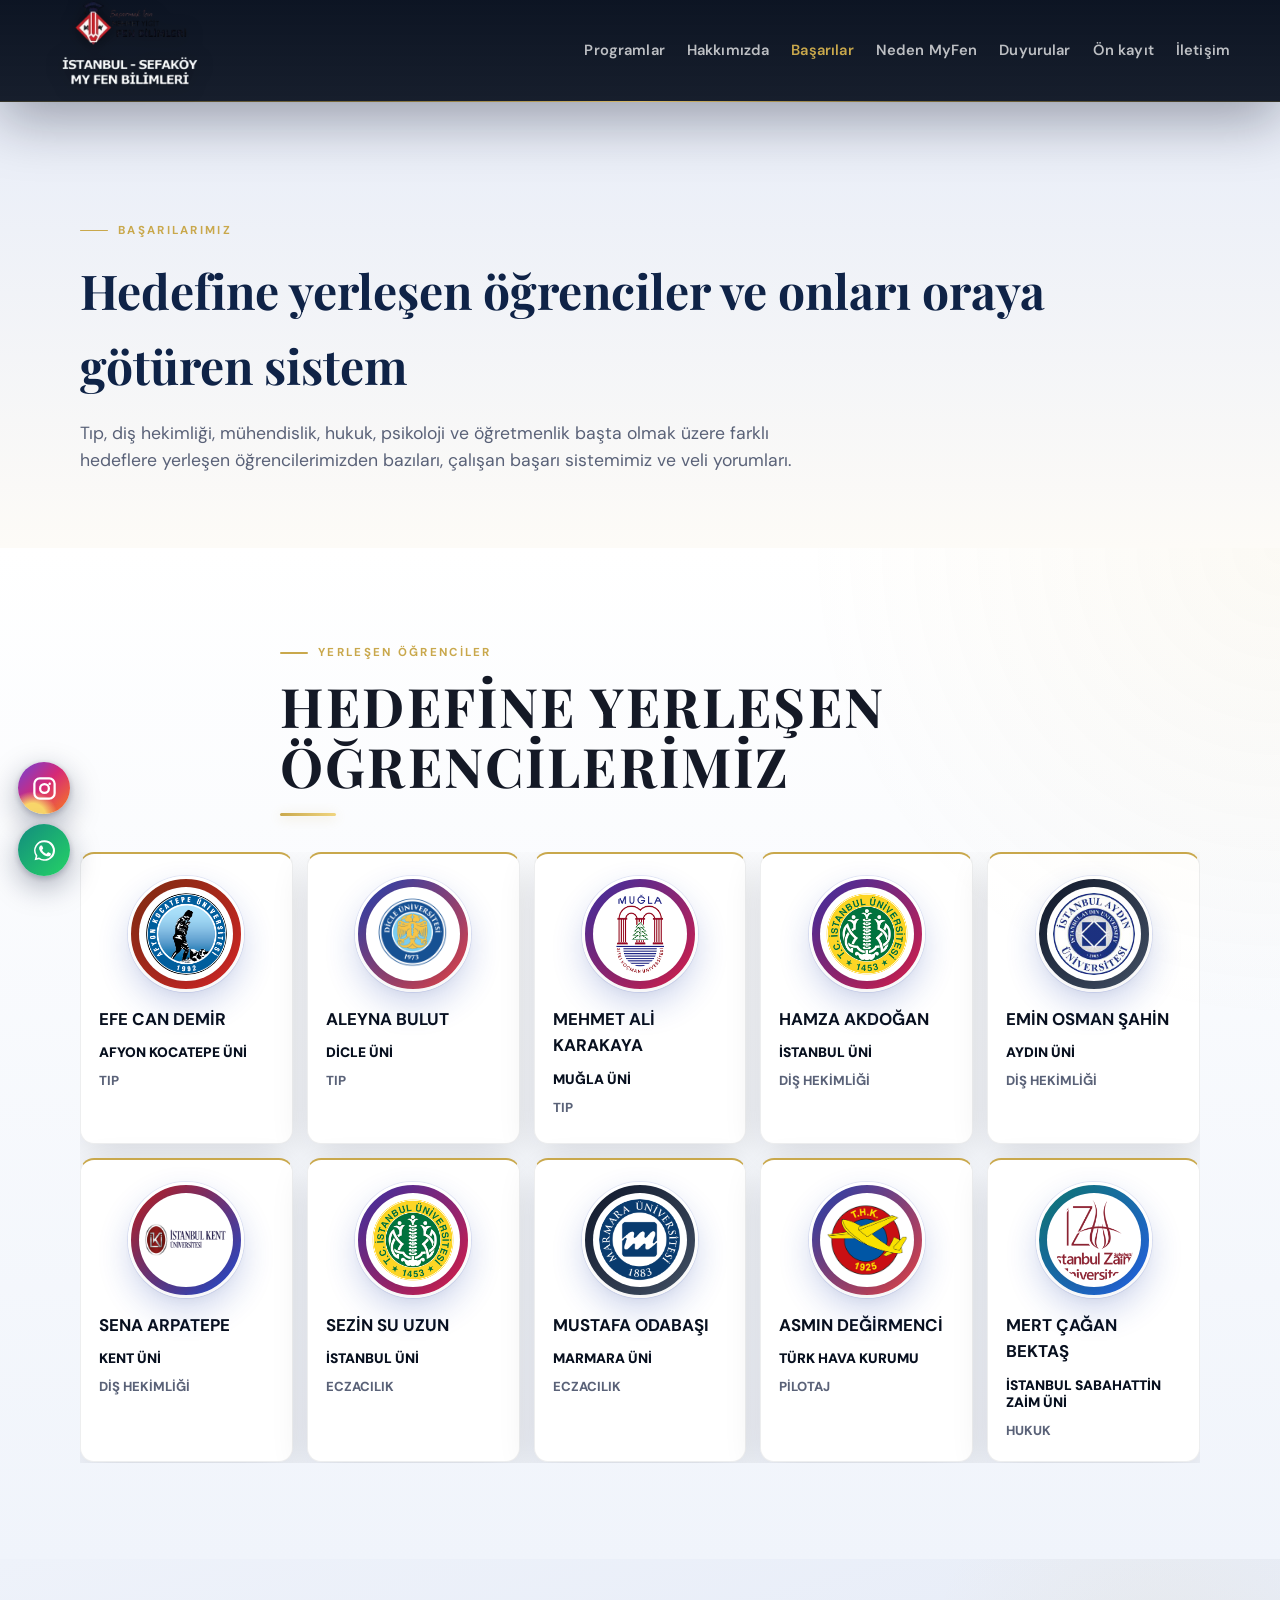
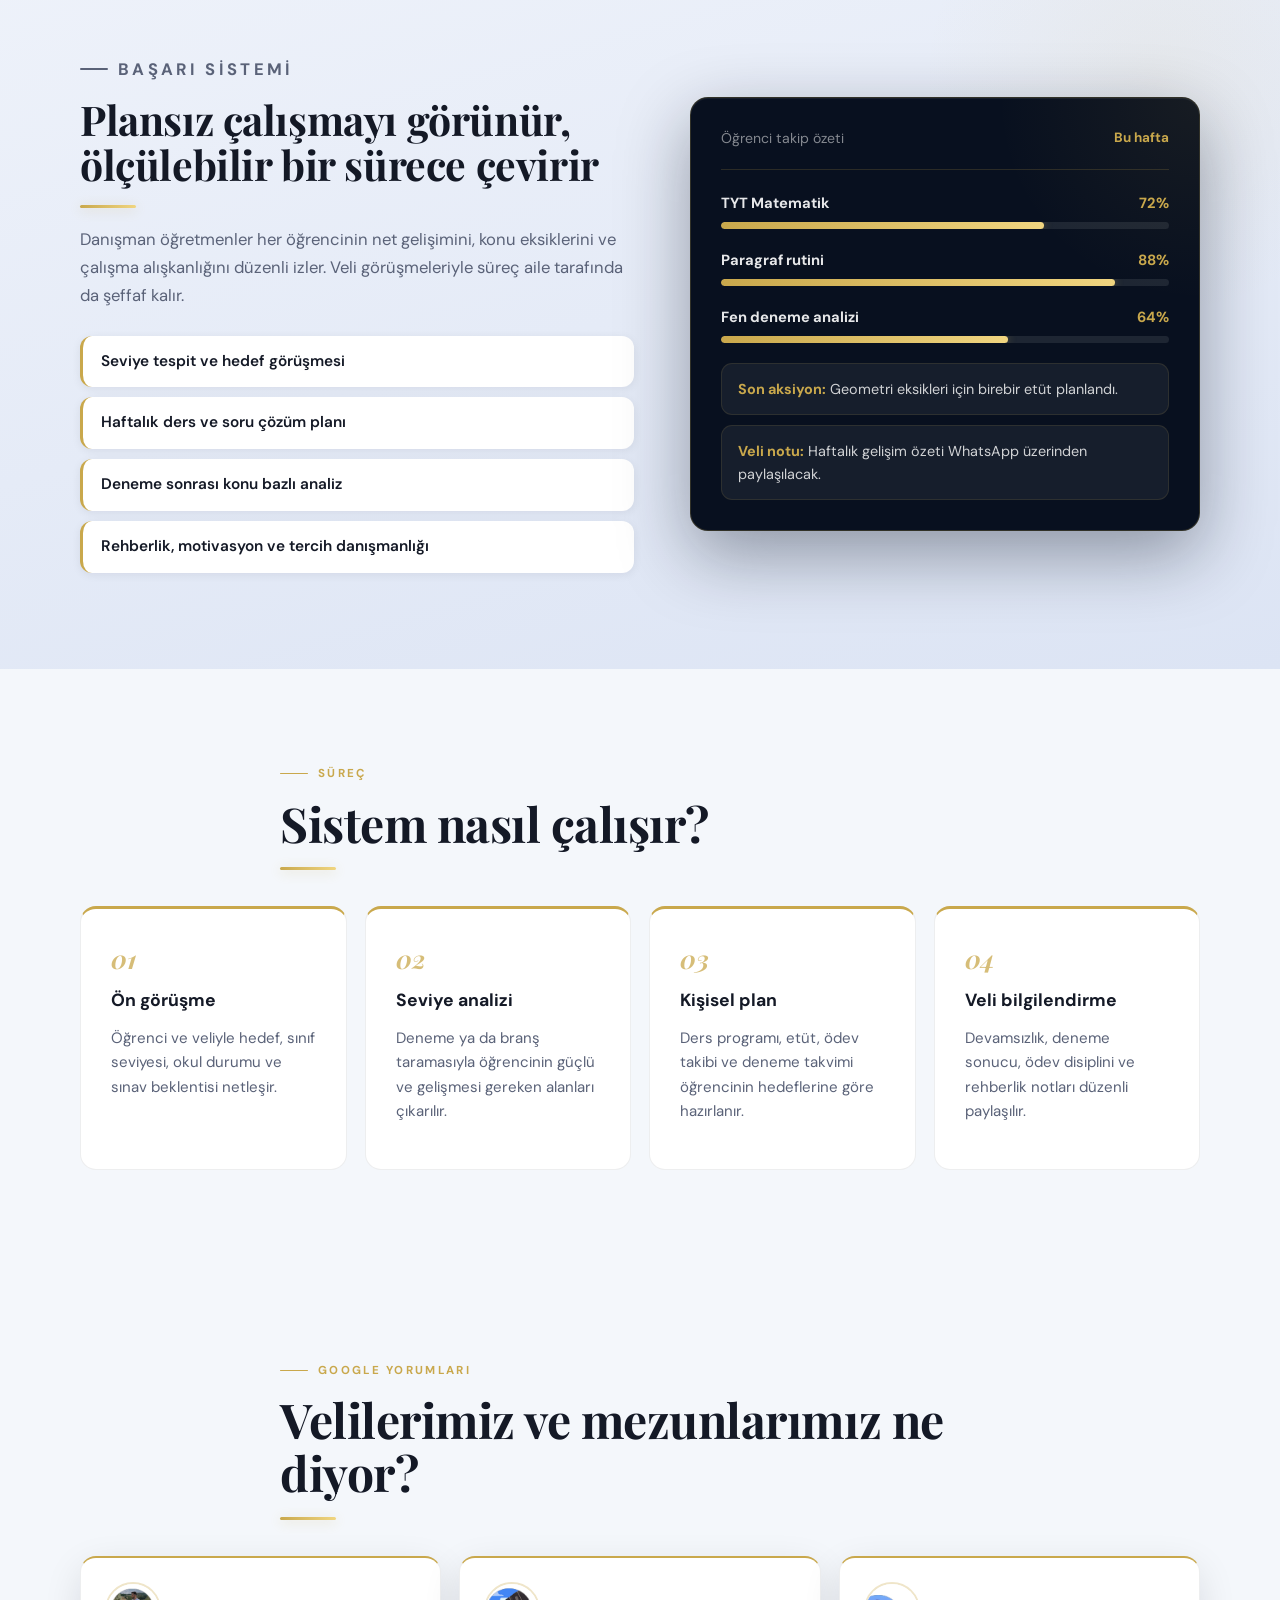
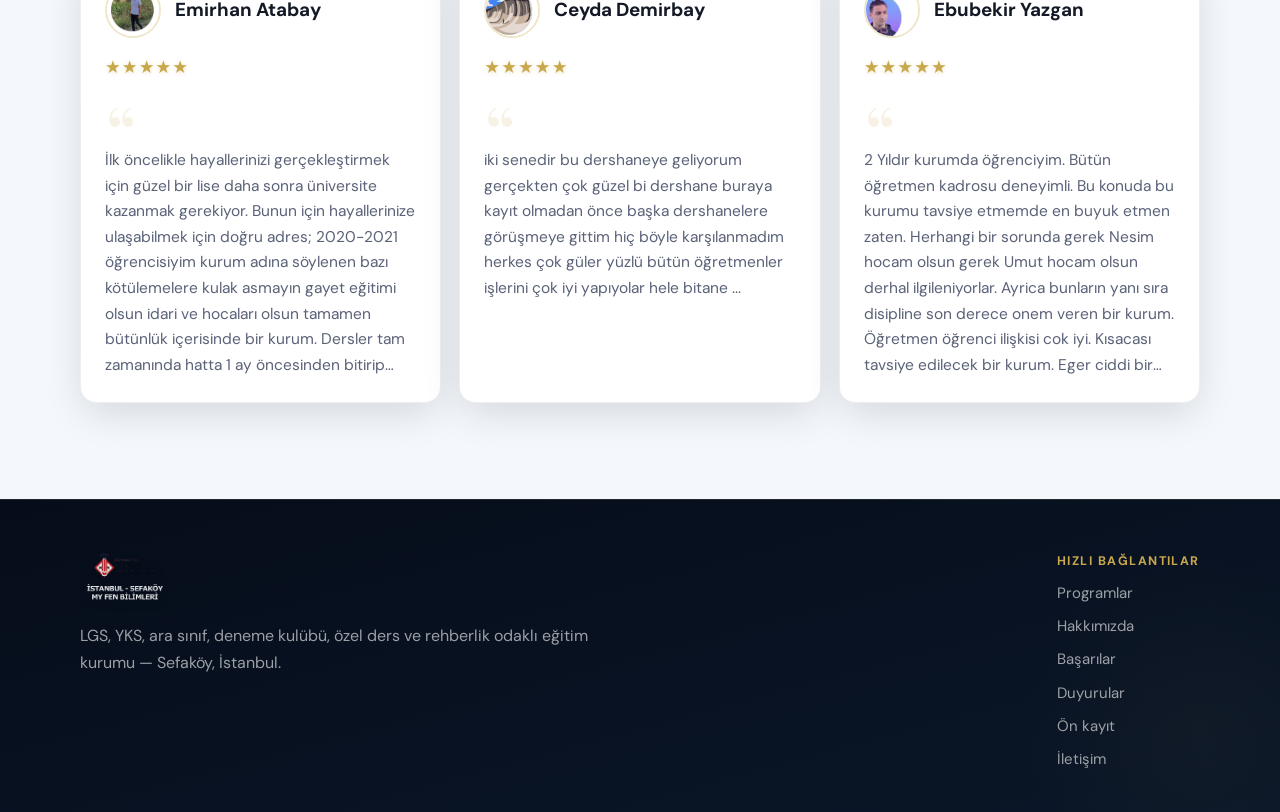
==== basarilar.html @ 600e3285 "Çok sayfalı yapıya geçiş + hero carousel + Google Sheets webhook - Ana sayfa sadeleşti: hero (carous" ====
<!doctype html>
<html lang="tr">
  <head>
    <meta charset="utf-8" />
    <meta name="viewport" content="width=device-width, initial-scale=1" />
    <title>Başarılar | Sefaköy My Fen Bilimleri</title>
    <meta name="description" content="Sefaköy My Fen Bilimleri öğrenci başarıları, başarı sistemi, eğitim adımları ve veli yorumları." />
    <meta name="theme-color" content="#0a1628" />
    <link rel="preconnect" href="https://fonts.googleapis.com" />
    <link rel="preconnect" href="https://fonts.gstatic.com" crossorigin />
    <link href="https://fonts.googleapis.com/css2?family=Playfair+Display:ital,wght@0,600;0,700;1,700&family=DM+Sans:opsz,wght@9..40,400;9..40,500;9..40,700;9..40,900&display=swap" rel="stylesheet" />
    <link rel="stylesheet" href="styles.css?v=5" />
  </head>
  <body>
    <svg class="svg-defs" aria-hidden="true" focusable="false">
      <symbol id="icon-whatsapp" viewBox="0 0 24 24"><path d="M12 2.8a9.2 9.2 0 0 0-7.8 14.1l-1 3.8 3.9-1a9.2 9.2 0 1 0 4.9-16.9Zm0 1.8a7.4 7.4 0 0 1 6.3 11.3 7.4 7.4 0 0 1-10.7 2.5l-.4-.2-2 .5.5-2-.2-.4A7.4 7.4 0 0 1 12 4.6Zm-3.2 3c-.2 0-.5.1-.7.3-.2.2-.9.9-.9 2.1 0 1.3.9 2.5 1 2.6.1.2 1.8 2.9 4.5 4 .6.3 1.1.4 1.5.5.6.2 1.2.1 1.6.1.5-.1 1.5-.6 1.7-1.2.2-.6.2-1.1.2-1.2-.1-.1-.2-.2-.5-.4l-1.7-.8c-.2-.1-.4-.1-.6.1-.2.2-.7.8-.9 1-.2.2-.3.2-.6.1-.3-.1-1.1-.4-2-1.2-.8-.7-1.3-1.5-1.4-1.8-.2-.3 0-.4.1-.6l.4-.5c.1-.2.2-.3.3-.5.1-.2 0-.4 0-.5L10 8.1c-.2-.4-.4-.5-.6-.5h-.6Z"/></symbol>
      <symbol id="icon-instagram" viewBox="0 0 24 24"><path fill-rule="evenodd" clip-rule="evenodd" d="M7.8 2h8.4A5.8 5.8 0 0 1 22 7.8v8.4a5.8 5.8 0 0 1-5.8 5.8H7.8A5.8 5.8 0 0 1 2 16.2V7.8A5.8 5.8 0 0 1 7.8 2Zm0 2A3.8 3.8 0 0 0 4 7.8v8.4A3.8 3.8 0 0 0 7.8 20h8.4a3.8 3.8 0 0 0 3.8-3.8V7.8A3.8 3.8 0 0 0 16.2 4H7.8Zm8.8 2.6a1.1 1.1 0 1 0 0 2.2 1.1 1.1 0 0 0 0-2.2ZM12 7.1a4.9 4.9 0 1 0 0 9.8 4.9 4.9 0 0 0 0-9.8Zm0 2a2.9 2.9 0 1 1 0 5.8 2.9 2.9 0 0 1 0-5.8Z"/></symbol>
      <symbol id="icon-chat" viewBox="0 0 24 24"><path d="M5.4 5.2A7.5 7.5 0 0 1 12 2.4a7.5 7.5 0 0 1 6.6 2.8 7 7 0 0 1 1.2 7.1 7.4 7.4 0 0 1-5.6 4.4l-1.3 2.8c-.3.7-1.3.7-1.7.1L9.6 17A7.4 7.4 0 0 1 4 12.3a7 7 0 0 1 1.4-7.1Zm3.3 4.4a1.1 1.1 0 1 0 0-2.2 1.1 1.1 0 0 0 0 2.2Zm3.3 0a1.1 1.1 0 1 0 0-2.2 1.1 1.1 0 0 0 0 2.2Zm3.3 0a1.1 1.1 0 1 0 0-2.2 1.1 1.1 0 0 0 0 2.2ZM7.9 12.7c.9 1.2 2.3 1.9 4.1 1.9s3.2-.7 4.1-1.9c.3-.4.2-.9-.2-1.2-.4-.3-.9-.2-1.2.2-.5.7-1.4 1.1-2.7 1.1s-2.2-.4-2.7-1.1c-.3-.4-.8-.5-1.2-.2-.4.3-.5.8-.2 1.2Z"/></symbol>
    </svg>

    <header class="site-header" id="top">
      <nav class="nav-shell" aria-label="Ana menü">
        <a class="brand brand--logo" href="index.html" aria-label="Sefaköy My Fen Bilimleri anasayfa">
          <img src="assets/logo-main.png" alt="Sefaköy My Fen Bilimleri" />
        </a>
        <button class="nav-toggle" type="button" aria-label="Menüyü aç" aria-expanded="false">
          <span></span><span></span><span></span>
        </button>
        <div class="nav-links" data-nav-links>
          <a href="programlar.html">Programlar</a>
          <a href="hakkimizda.html">Hakkımızda</a>
          <a href="basarilar.html" aria-current="page">Başarılar</a>
          <a href="neden-myfen.html">Neden MyFen</a>
          <a href="duyurular.html">Duyurular</a>
          <a href="index.html#kayit">Ön kayıt</a>
          <a href="index.html#iletisim">İletişim</a>
        </div>
      </nav>
    </header>

    <main>
      <section class="page-hero">
        <div class="container">
          <p class="eyebrow">Başarılarımız</p>
          <h1>Hedefine yerleşen öğrenciler ve onları oraya götüren sistem</h1>
          <p class="page-hero__lead">
            Tıp, diş hekimliği, mühendislik, hukuk, psikoloji ve öğretmenlik başta olmak üzere
            farklı hedeflere yerleşen öğrencilerimizden bazıları, çalışan başarı sistemimiz ve veli yorumları.
          </p>
        </div>
      </section>

      <section class="section section--success">
        <div class="container section__head">
          <p class="eyebrow">Yerleşen öğrenciler</p>
          <h2>HEDEFİNE YERLEŞEN ÖĞRENCİLERİMİZ</h2>
        </div>
        <div class="container success-carousel" data-success-carousel aria-live="polite"></div>
      </section>

      <section class="section section--mint">
        <div class="container split">
          <div>
            <p class="eyebrow">Başarı sistemi</p>
            <h2>Plansız çalışmayı görünür, ölçülebilir bir sürece çevirir</h2>
            <p>
              Danışman öğretmenler her öğrencinin net gelişimini, konu eksiklerini
              ve çalışma alışkanlığını düzenli izler. Veli görüşmeleriyle süreç
              aile tarafında da şeffaf kalır.
            </p>
            <div class="check-list">
              <span>Seviye tespit ve hedef görüşmesi</span>
              <span>Haftalık ders ve soru çözüm planı</span>
              <span>Deneme sonrası konu bazlı analiz</span>
              <span>Rehberlik, motivasyon ve tercih danışmanlığı</span>
            </div>
          </div>
          <div class="dashboard" aria-label="Öğrenci takip sistemi örneği">
            <div class="dashboard__top">
              <span>Öğrenci takip özeti</span>
              <strong>Bu hafta</strong>
            </div>
            <div class="progress-row">
              <span>TYT Matematik</span>
              <strong>72%</strong>
              <i style="--value: 72%"></i>
            </div>
            <div class="progress-row">
              <span>Paragraf rutini</span>
              <strong>88%</strong>
              <i style="--value: 88%"></i>
            </div>
            <div class="progress-row">
              <span>Fen deneme analizi</span>
              <strong>64%</strong>
              <i style="--value: 64%"></i>
            </div>
            <div class="mini-feed">
              <p><strong>Son aksiyon:</strong> Geometri eksikleri için birebir etüt planlandı.</p>
              <p><strong>Veli notu:</strong> Haftalık gelişim özeti WhatsApp üzerinden paylaşılacak.</p>
            </div>
          </div>
        </div>
      </section>

      <section class="section section--features">
        <div class="container section__head">
          <p class="eyebrow">Süreç</p>
          <h2>Sistem nasıl çalışır?</h2>
        </div>
        <div class="container feature-grid">
          <article class="reveal">
            <strong>01</strong>
            <h3>Ön görüşme</h3>
            <p>Öğrenci ve veliyle hedef, sınıf seviyesi, okul durumu ve sınav beklentisi netleşir.</p>
          </article>
          <article class="reveal reveal--delay-1">
            <strong>02</strong>
            <h3>Seviye analizi</h3>
            <p>Deneme ya da branş taramasıyla öğrencinin güçlü ve gelişmesi gereken alanları çıkarılır.</p>
          </article>
          <article class="reveal reveal--delay-2">
            <strong>03</strong>
            <h3>Kişisel plan</h3>
            <p>Ders programı, etüt, ödev takibi ve deneme takvimi öğrencinin hedeflerine göre hazırlanır.</p>
          </article>
          <article class="reveal reveal--delay-3">
            <strong>04</strong>
            <h3>Veli bilgilendirme</h3>
            <p>Devamsızlık, deneme sonucu, ödev disiplini ve rehberlik notları düzenli paylaşılır.</p>
          </article>
        </div>
      </section>

      <section class="section" id="yorumlar">
        <div class="container section__head">
          <p class="eyebrow">Google yorumları</p>
          <h2>Velilerimiz ve mezunlarımız ne diyor?</h2>
        </div>
        <div class="container review-grid">
          <article class="review-card reveal">
            <div class="review-card__body">
              <div class="review-profile">
                <img src="assets/reviews/emirhan-atabay.png" alt="Emirhan Atabay profil fotoğrafı" />
                <div><h3>Emirhan Atabay</h3></div>
              </div>
              <span class="stars" aria-label="5 yıldız">★★★★★</span>
              <blockquote>
                İlk öncelikle hayallerinizi gerçekleştirmek için güzel bir lise daha
                sonra üniversite kazanmak gerekiyor. Bunun için hayallerinize
                ulaşabilmek için doğru adres; 2020-2021 öğrencisiyim kurum adına
                söylenen bazı kötülemelere kulak asmayın gayet eğitimi olsun idari
                ve hocaları olsun tamamen bütünlük içerisinde bir kurum. Dersler
                tam zamanında hatta 1 ay öncesinden bitirip sürekli deneme çözerek
                işleyen bir sistem var. Ben kendi adıma söylemek gerekirse çok
                memnunum ve benden sonraki gelecek öğrencilere tek tavsiyem bu
                kuruma atılan kötü yorumları ciddiye almayın gözünüz kapalı kayıt
                olabilirsiniz herkese başarılar..
              </blockquote>
            </div>
          </article>
          <article class="review-card reveal reveal--delay-1">
            <div class="review-card__body">
              <div class="review-profile">
                <img src="assets/reviews/ceyda-demirbay.png" alt="Ceyda Demirbay profil fotoğrafı" />
                <div><h3>Ceyda Demirbay</h3></div>
              </div>
              <span class="stars" aria-label="5 yıldız">★★★★★</span>
              <blockquote>
                iki senedir bu dershaneye geliyorum gerçekten çok güzel bi
                dershane buraya kayıt olmadan önce başka dershanelere görüşmeye
                gittim hiç böyle karşılanmadım herkes çok güler yüzlü bütün
                öğretmenler işlerini çok iyi yapıyolar hele bitane ...
              </blockquote>
            </div>
          </article>
          <article class="review-card reveal reveal--delay-2">
            <div class="review-card__body">
              <div class="review-profile">
                <img src="assets/reviews/ebubekir-yazgan.png" alt="Ebubekir Yazgan profil fotoğrafı" />
                <div><h3>Ebubekir Yazgan</h3></div>
              </div>
              <span class="stars" aria-label="5 yıldız">★★★★★</span>
              <blockquote>
                2 Yıldır kurumda öğrenciyim. Bütün öğretmen kadrosu deneyimli.
                Bu konuda bu kurumu tavsiye etmemde en buyuk etmen zaten.
                Herhangi bir sorunda gerek Nesim hocam olsun gerek Umut hocam
                olsun derhal ilgileniyorlar. Ayrica bunların yanı sıra disipline
                son derece onem veren bir kurum. Öğretmen öğrenci ilişkisi cok
                iyi. Kısacası tavsiye edilecek bir kurum. Eger ciddi bir
                üniversite lise hayaliniz varsa ilk gorusmeniz gerek kurum :)
              </blockquote>
            </div>
          </article>
        </div>
      </section>
    </main>

    <footer class="site-footer">
      <div class="container footer-grid">
        <div>
          <img class="footer-brand-logo" src="assets/logo-main.png" alt="Sefaköy My Fen Bilimleri" />
          <p>LGS, YKS, ara sınıf, deneme kulübü, özel ders ve rehberlik odaklı eğitim kurumu — Sefaköy, İstanbul.</p>
        </div>
        <div>
          <span>Hızlı bağlantılar</span>
          <a href="programlar.html">Programlar</a>
          <a href="hakkimizda.html">Hakkımızda</a>
          <a href="basarilar.html">Başarılar</a>
          <a href="duyurular.html">Duyurular</a>
          <a href="index.html#kayit">Ön kayıt</a>
          <a href="index.html#iletisim">İletişim</a>
        </div>
      </div>
    </footer>

    <div class="social-rail" id="socialRail" aria-label="Sosyal medya ve hızlı iletişim">
      <div class="social-rail__item">
        <a class="social-rail__button social-rail__button--instagram" data-instagram-link href="https://www.instagram.com/sefakoymyfenbilimleri/" target="_blank" rel="noreferrer" aria-label="Instagram"><svg class="instagram-icon" aria-hidden="true"><use href="#icon-instagram"></use></svg><span class="sr-only">Instagram</span></a>
      </div>
      <div class="social-rail__item">
        <a class="social-rail__button social-rail__button--whatsapp js-whatsapp" href="#" aria-label="WhatsApp"><svg class="whatsapp-icon" aria-hidden="true"><use href="#icon-whatsapp"></use></svg><span class="sr-only">WhatsApp</span></a>
      </div>
    </div>

    <script src="script.js?v=5"></script>
  </body>
</html>
---- styles.css ----
:root {
  color-scheme: light;
  --ink: #141926;
  --muted: #5a6278;
  --blue: #0f2347;
  --blue-deep: #08101f;
  --blue-mid: #0f2347;
  --blue-light: #e8edf8;
  --line: #e2e8f0;
  --paper: #ffffff;
  --gold: #c9a84c;
  --gold-vivid: #d4aa3a;
  --gold-light: #f0d580;
  --gold-pale: rgba(201, 168, 76, 0.08);
  --cream: #fdfbf7;
  --surface: #f4f7fb;
  --shadow: 0 12px 40px -4px rgba(8, 16, 31, 0.14);
  --shadow-lg: 0 24px 64px -8px rgba(8, 16, 31, 0.22);
  --shadow-gold: 0 8px 32px rgba(201, 168, 76, 0.28);
  --transition: 220ms cubic-bezier(0.22, 1, 0.36, 1);
}

* {
  box-sizing: border-box;
}

html {
  scroll-behavior: smooth;
  scroll-padding-top: 88px;
}

/* ── Custom Scrollbar ── */
::-webkit-scrollbar { width: 6px; }
::-webkit-scrollbar-track { background: #f1f4f8; }
::-webkit-scrollbar-thumb {
  background: linear-gradient(180deg, var(--gold) 0%, var(--gold-vivid) 100%);
  border-radius: 4px;
}
::-webkit-scrollbar-thumb:hover { background: var(--gold-light); }

body {
  margin: 0;
  color: var(--ink);
  background: #f4f7fb;
  font-family:
    'DM Sans', Inter, ui-sans-serif, system-ui, -apple-system, BlinkMacSystemFont, "Segoe UI",
    sans-serif;
  line-height: 1.55;
}

h1, h2, h3, h4 {
  font-family: 'Playfair Display', Georgia, 'Times New Roman', serif;
}

.svg-defs {
  position: absolute;
  width: 0;
  height: 0;
  overflow: hidden;
}

.sr-only {
  position: absolute;
  width: 1px;
  height: 1px;
  padding: 0;
  margin: -1px;
  overflow: hidden;
  clip: rect(0, 0, 0, 0);
  white-space: nowrap;
  border: 0;
}

img {
  display: block;
  max-width: 100%;
}

a {
  color: inherit;
  text-decoration: none;
}

button,
input,
select,
textarea {
  font: inherit;
}

.container {
  width: min(1120px, calc(100% - 40px));
  margin: 0 auto;
}

/* ── Navigation ── */
.site-header {
  position: sticky;
  top: 0;
  z-index: 50;
  background:
    linear-gradient(180deg, rgba(8, 16, 31, 0.98) 0%, rgba(8, 16, 31, 0.94) 100%);
  border-bottom: 1px solid rgba(201, 168, 76, 0.22);
  backdrop-filter: blur(28px) saturate(150%);
  -webkit-backdrop-filter: blur(28px) saturate(150%);
  box-shadow: 0 18px 56px rgba(5, 10, 25, 0.34);
  transition: min-height var(--transition), background var(--transition), box-shadow var(--transition);
}

.site-header::after {
  content: "";
  position: absolute;
  left: 0;
  right: 0;
  bottom: -1px;
  height: 1px;
  background: linear-gradient(90deg,
    transparent 0%,
    rgba(201, 168, 76, 0.5) 30%,
    rgba(232, 199, 110, 0.9) 50%,
    rgba(201, 168, 76, 0.5) 70%,
    transparent 100%);
  pointer-events: none;
}

.site-header.is-compact {
  box-shadow: 0 8px 32px rgba(5, 10, 25, 0.42);
}

.site-header.is-compact .nav-shell {
  min-height: 66px;
}

.top-icon-link {
  display: inline-flex;
  align-items: center;
  justify-content: center;
  color: #25d366;
}

.whatsapp-icon,
.instagram-icon {
  width: 22px;
  height: 22px;
  display: block;
  fill: currentColor;
}

.nav-shell {
  width: min(1180px, calc(100% - 32px));
  min-height: 84px;
  margin: 0 auto;
  display: flex;
  align-items: center;
  justify-content: space-between;
  gap: 24px;
  transition: min-height var(--transition);
}

.brand {
  display: inline-flex;
  align-items: center;
  flex: 0 0 auto;
}

.brand--logo {
  padding: 0;
  background: transparent;
  border: 0;
  border-radius: 0;
  box-shadow: none;
}

.brand--logo img {
  display: block;
  width: min(160px, 36vw);
  height: auto;
  object-fit: contain;
  filter: drop-shadow(0 2px 8px rgba(0, 0, 0, 0.5));
  transition: transform 240ms ease, filter 240ms ease;
}

.brand--logo:hover img {
  transform: translateY(-1px);
  filter: drop-shadow(0 2px 12px rgba(201, 168, 76, 0.4));
}

.brand strong {
  font-size: 1rem;
  line-height: 1.2;
  color: #ffffff;
}

.brand small {
  margin-top: 2px;
  color: rgba(255, 255, 255, 0.52);
  font-size: 0.78rem;
}

.nav-links {
  display: flex;
  align-items: center;
  gap: 22px;
  color: rgba(255, 255, 255, 0.72);
  font-size: 0.92rem;
  font-weight: 600;
  letter-spacing: 0.01em;
}

.nav-links a {
  padding: 10px 0;
  position: relative;
  transition: color 180ms ease;
}

.nav-links a::after {
  content: '';
  position: absolute;
  bottom: 6px;
  left: 0;
  right: 0;
  height: 1.5px;
  background: linear-gradient(90deg, var(--gold), var(--gold-light));
  transform: scaleX(0);
  transform-origin: left;
  transition: transform 250ms cubic-bezier(0.22, 1, 0.36, 1);
  border-radius: 2px;
}

.nav-links a:hover {
  color: var(--gold);
}

.nav-links a:hover::after {
  transform: scaleX(1);
}

.nav-toggle {
  display: none;
  width: 44px;
  height: 44px;
  border: 1px solid rgba(201, 168, 76, 0.3);
  border-radius: 12px;
  background: rgba(201, 168, 76, 0.08);
  transition: background var(--transition), border-color var(--transition);
}

.nav-toggle:hover {
  background: rgba(201, 168, 76, 0.14);
  border-color: rgba(201, 168, 76, 0.48);
}

.nav-toggle span {
  display: block;
  width: 18px;
  height: 2px;
  margin: 4px auto;
  background: rgba(255, 255, 255, 0.85);
  border-radius: 2px;
}

/* ── Hero ── */
.hero {
  position: relative;
  min-height: 78vh;
  display: grid;
  align-items: center;
  overflow: hidden;
  color: #ffffff;
}

.hero__image,
.hero__shade {
  position: absolute;
  inset: 0;
  width: 100%;
  height: 100%;
}

.hero__image {
  object-fit: cover;
  transform-origin: center;
  animation: heroImageZoom 22s ease-in-out infinite alternate;
}

@keyframes heroImageZoom {
  from { transform: scale(1.04); }
  to   { transform: scale(1.13); }
}

.hero__shade {
  background: linear-gradient(180deg, rgba(8, 16, 31, 0.18) 0%, rgba(8, 16, 31, 0.35) 45%, rgba(8, 16, 31, 0.72) 100%);
}

@keyframes heroGradientShift {
  0%   { background-position: 0% 0%, 0% 50%; }
  50%  { background-position: 0% 0%, 100% 50%; }
  100% { background-position: 0% 0%, 0% 50%; }
}

.hero__content {
  position: relative;
  padding: 96px 0 104px;
  max-width: 840px;
}

/* Hero entrance animations */
.hero .eyebrow {
  animation: heroFadeUp 0.75s 0.1s both;
}

.hero h1 {
  animation: heroFadeUp 0.85s 0.3s both;
}

.hero__lead {
  animation: heroFadeUp 0.8s 0.52s both;
}

.hero__actions {
  animation: heroFadeUp 0.8s 0.72s both;
}

@keyframes heroFadeUp {
  from {
    opacity: 0;
    transform: translateY(32px);
    filter: blur(3px);
  }
  to {
    opacity: 1;
    transform: none;
    filter: blur(0);
  }
}

.eyebrow {
  margin: 0 0 14px;
  color: var(--gold);
  font-size: 0.72rem;
  font-weight: 700;
  font-family: 'DM Sans', sans-serif;
  letter-spacing: 0.2em;
  text-transform: uppercase;
  display: flex;
  align-items: center;
  gap: 10px;
}

.eyebrow::before {
  content: '';
  display: block;
  width: 28px;
  height: 1.5px;
  background: currentColor;
  border-radius: 2px;
  flex: 0 0 auto;
}

.hero h1 {
  max-width: 800px;
  margin: 0 0 4px;
  font-size: clamp(2.8rem, 6.5vw, 6.4rem);
  line-height: 1.0;
  letter-spacing: -0.01em;
  font-style: italic;
  text-shadow: 0 4px 32px rgba(0, 0, 0, 0.36);
}

.hero h1::after {
  content: '';
  display: block;
  width: 72px;
  height: 3px;
  background: linear-gradient(90deg, var(--gold), var(--gold-light), var(--gold));
  background-size: 200% 100%;
  margin-top: 22px;
  border-radius: 2px;
  animation: shimmerBar 3s ease-in-out infinite;
}

@keyframes shimmerBar {
  0%, 100% { background-position: 0% 50%; }
  50%       { background-position: 100% 50%; }
}

.hero__lead {
  max-width: 600px;
  margin: 28px 0 0;
  color: rgba(255, 255, 255, 0.84);
  font-size: clamp(1rem, 1.8vw, 1.18rem);
  line-height: 1.68;
}

.hero__actions,
.contact-actions {
  display: flex;
  flex-wrap: wrap;
  gap: 12px;
  margin-top: 32px;
}

/* ── Buttons ── */
.button {
  min-height: 50px;
  display: inline-flex;
  align-items: center;
  justify-content: center;
  gap: 8px;
  padding: 13px 24px;
  border: 1px solid transparent;
  border-radius: 14px;
  cursor: pointer;
  font-weight: 700;
  font-family: 'DM Sans', sans-serif;
  letter-spacing: 0.01em;
  transition:
    transform 200ms cubic-bezier(0.22, 1, 0.36, 1),
    background 200ms ease,
    border-color 200ms ease,
    box-shadow 200ms ease;
}

.button:hover  { transform: translateY(-3px); }
.button:active { transform: translateY(-1px); }

.button--primary {
  position: relative;
  overflow: hidden;
  color: var(--blue-deep);
  background: linear-gradient(135deg, var(--gold) 0%, #d9b75a 45%, var(--gold-light) 100%);
  border-color: var(--gold);
  box-shadow:
    0 6px 20px rgba(201, 168, 76, 0.32),
    inset 0 1px 0 rgba(255, 255, 255, 0.38);
  isolation: isolate;
}

.button--primary::before {
  content: "";
  position: absolute;
  inset: 0;
  background: linear-gradient(110deg,
    transparent 30%,
    rgba(255, 255, 255, 0.62) 50%,
    transparent 70%);
  transform: translateX(-130%);
  transition: transform 700ms cubic-bezier(0.22, 0.7, 0.3, 1);
  z-index: -1;
  pointer-events: none;
}

.button--primary:hover {
  background: linear-gradient(135deg, var(--gold-light) 0%, #f5dc8a 45%, var(--gold-light) 100%);
  border-color: var(--gold-light);
  box-shadow:
    0 16px 36px rgba(201, 168, 76, 0.46),
    inset 0 1px 0 rgba(255, 255, 255, 0.48);
}

.button--primary:hover::before {
  transform: translateX(130%);
}

.button--submit {
  color: var(--blue-deep);
  background: linear-gradient(135deg, var(--gold) 0%, var(--gold-vivid) 100%);
  border: 0;
  width: 100%;
  font-size: 1rem;
  box-shadow: 0 6px 20px rgba(201, 168, 76, 0.28);
}

.button--submit:hover {
  background: linear-gradient(135deg, var(--gold-light) 0%, var(--gold) 100%);
  box-shadow: 0 12px 28px rgba(201, 168, 76, 0.38);
}

.button--light {
  color: var(--blue-deep);
  background: #ffffff;
  box-shadow: 0 4px 14px rgba(8, 16, 31, 0.1);
}

.button--light:hover {
  background: #f8f9fb;
  box-shadow: 0 8px 24px rgba(8, 16, 31, 0.16);
}

.button--ghost {
  color: #ffffff;
  border-color: rgba(255, 255, 255, 0.32);
  background: rgba(255, 255, 255, 0.06);
  backdrop-filter: blur(10px);
}

.button--ghost:hover {
  background: rgba(255, 255, 255, 0.14);
  border-color: rgba(255, 255, 255, 0.52);
}

.button--outline {
  color: var(--blue-deep);
  border-color: rgba(8, 16, 31, 0.18);
  background: #ffffff;
  box-shadow: 0 4px 14px rgba(8, 16, 31, 0.08);
}

.button--outline:hover {
  border-color: var(--gold);
  box-shadow: 0 8px 24px rgba(201, 168, 76, 0.16);
}

.button--small {
  min-height: 40px;
  padding: 9px 14px;
  font-size: 0.9rem;
}

.button.icon-button {
  width: 46px;
  min-width: 46px;
  min-height: 46px;
  padding: 0;
  flex: 0 0 46px;
  color: #25d366;
  background: rgba(37, 211, 102, 0.1);
  border-color: rgba(37, 211, 102, 0.28);
  box-shadow: 0 4px 14px rgba(37, 211, 102, 0.12);
}

.button.icon-button:hover {
  background: rgba(37, 211, 102, 0.18);
  box-shadow: 0 8px 22px rgba(37, 211, 102, 0.24);
}

.button--small.icon-button {
  width: 38px;
  min-width: 38px;
  min-height: 38px;
  flex-basis: 38px;
}

/* ── Quick Panel ── */
.quick-panel {
  position: relative;
  z-index: 5;
  margin-top: -48px;
}

.quick-panel__grid {
  position: relative;
  display: grid;
  grid-template-columns: repeat(4, 1fr);
  overflow: hidden;
  background:
    linear-gradient(135deg, rgba(201, 168, 76, 0.07) 0%, rgba(201, 168, 76, 0) 60%),
    linear-gradient(180deg, #112248 0%, var(--blue-deep) 100%);
  border: 1px solid rgba(201, 168, 76, 0.3);
  border-radius: 20px;
  box-shadow:
    0 26px 64px rgba(8, 16, 31, 0.48),
    inset 0 1px 0 rgba(255, 255, 255, 0.07),
    0 0 0 1px rgba(201, 168, 76, 0.06);
}

.quick-panel__grid::before {
  content: "";
  position: absolute;
  left: 0;
  right: 0;
  top: 0;
  height: 1px;
  background: linear-gradient(90deg,
    transparent,
    rgba(201, 168, 76, 0.65) 50%,
    transparent);
  pointer-events: none;
}

.quick-panel__grid div {
  position: relative;
  min-height: 110px;
  padding: 30px 26px;
  border-right: 1px solid rgba(201, 168, 76, 0.12);
  transition: background 280ms ease;
  cursor: default;
}

.quick-panel__grid div:hover {
  background: rgba(201, 168, 76, 0.05);
}

.quick-panel__grid div:last-child {
  border-right: 0;
}

.quick-panel strong,
.quick-panel span {
  display: block;
}

.quick-panel strong {
  color: var(--gold);
  font-size: 1.6rem;
  font-family: 'Playfair Display', Georgia, serif;
  font-weight: 700;
  text-shadow: 0 2px 14px rgba(201, 168, 76, 0.26);
  line-height: 1;
}

.quick-panel span {
  margin-top: 7px;
  color: rgba(255, 255, 255, 0.5);
  font-size: 0.86rem;
  letter-spacing: 0.02em;
}

/* ── Sections ── */
.section {
  padding: 96px 0;
}

.section--white    { background: #ffffff; }
.section--programs { background: #ffffff; }
.section--blue-light { background: var(--blue-light); }
.section--faq      { background: #ffffff; }
.section--features { background: #f4f7fb; }
.section--contact  { background: #f4f6fb; }

.section--form {
  background:
    linear-gradient(165deg, rgba(8, 16, 31, 0.03) 0%, rgba(201, 168, 76, 0.04) 100%),
    #fdfbf7;
}

.section--mint {
  background: linear-gradient(165deg, #eef2fa 0%, #dce4f4 100%);
  position: relative;
  overflow: hidden;
}

.section--mint::before {
  content: "";
  position: absolute;
  top: -120px;
  right: -120px;
  width: 480px;
  height: 480px;
  background: radial-gradient(circle, rgba(201, 168, 76, 0.07) 0%, transparent 70%);
  pointer-events: none;
}

.section--dark {
  color: #ffffff !important;
  background: #0a1628 !important;
  background: linear-gradient(135deg, #08101f 0%, #0f2347 100%) !important;
  position: relative;
  overflow: hidden;
}

.section--dark::before {
  content: "";
  position: absolute;
  bottom: -80px;
  left: -80px;
  width: 380px;
  height: 380px;
  background: radial-gradient(circle, rgba(201, 168, 76, 0.06) 0%, transparent 70%);
  pointer-events: none;
}

.section--success {
  background: linear-gradient(180deg, #ffffff 0%, #f0f4fb 100%);
  position: relative;
  overflow: hidden;
}

.section--success::after {
  content: "";
  position: absolute;
  top: 0;
  right: 0;
  width: 520px;
  height: 520px;
  background: radial-gradient(circle at right top, rgba(201, 168, 76, 0.06) 0%, transparent 65%);
  pointer-events: none;
}

.section__head {
  max-width: 720px;
  margin-bottom: 36px;
}

.section__head h2,
.split h2,
.form-layout h2,
.contact-grid h2 {
  margin: 0;
  color: var(--ink);
  font-size: clamp(1.9rem, 3.8vw, 3rem);
  line-height: 1.1;
  letter-spacing: -0.01em;
}

.section__head h2::after,
.split h2::after {
  content: '';
  display: block;
  width: 56px;
  height: 3px;
  background: linear-gradient(90deg, var(--gold) 0%, var(--gold-light) 50%, var(--gold) 100%);
  background-size: 200% 100%;
  margin-top: 18px;
  border-radius: 2px;
  box-shadow: 0 2px 12px rgba(201, 168, 76, 0.32);
  animation: shimmerBar 3s ease-in-out infinite;
}

.section__head p:not(.eyebrow),
.split p,
.form-layout p,
.contact-grid address {
  color: var(--muted);
  font-size: 1.04rem;
  line-height: 1.7;
}

.section__head--dark h2 { color: #ffffff; }
.section__head--dark p  { color: rgba(255, 255, 255, 0.68); }
.section__head--dark h2::after { background: var(--gold); animation: none; }

.section h2, .notice h3 {
  font-family: 'Playfair Display', Georgia, serif;
}

.section--success .section__head h2 {
  font-size: clamp(2rem, 4.5vw, 3.4rem);
  letter-spacing: 0.04em;
}

.section--mint .split h2 {
  font-size: clamp(1.7rem, 3.2vw, 2.6rem);
}

/* ── Program Cards ── */
.card-grid {
  display: grid;
  grid-template-columns: repeat(4, 1fr);
  gap: 18px;
}

.program-card,
.notice,
.feature-grid article,
.lead-form,
.dashboard,
.faq-item {
  border-radius: 18px;
}

.program-card {
  overflow: hidden;
  background: #ffffff;
  border: 1px solid rgba(8, 16, 31, 0.07);
  border-top: 3px solid var(--gold);
  box-shadow: var(--shadow);
  transition:
    transform 0.36s cubic-bezier(0.22, 1, 0.36, 1),
    box-shadow 0.36s ease;
  cursor: pointer;
}

.program-card:hover {
  transform: translateY(-10px);
  box-shadow:
    0 32px 72px -8px rgba(8, 16, 31, 0.2),
    0 0 0 1.5px rgba(201, 168, 76, 0.38),
    var(--shadow-gold);
}

.program-card img {
  width: 100%;
  aspect-ratio: 16 / 9;
  object-fit: cover;
  transition: transform 0.6s cubic-bezier(0.25, 0.46, 0.45, 0.94);
}

.program-card:hover img {
  transform: scale(1.08);
}

.program-card__body {
  padding: 22px;
}

.program-card__body span {
  display: inline-block;
  padding: 4px 11px;
  color: var(--gold);
  background: rgba(8, 16, 31, 0.94);
  border-radius: 7px;
  font-size: 0.68rem;
  font-weight: 700;
  font-family: 'DM Sans', sans-serif;
  letter-spacing: 0.15em;
  text-transform: uppercase;
  border: 1px solid rgba(201, 168, 76, 0.22);
}

.program-card h3,
.feature-grid h3,
.notice h3,
.review-profile h3 {
  margin: 10px 0 8px;
  font-size: 1.1rem;
  line-height: 1.25;
  font-family: 'DM Sans', sans-serif;
  font-weight: 700;
}

.program-card p,
.feature-grid p,
.notice p,
.faq-answer p {
  color: var(--muted);
  font-size: 0.94rem;
  line-height: 1.62;
}

.link-button,
.export-button {
  padding: 0;
  color: var(--gold);
  border: 0;
  background: transparent;
  cursor: pointer;
  font-weight: 700;
  font-family: 'DM Sans', sans-serif;
  letter-spacing: 0.02em;
  transition: color 180ms ease;
}

.link-button:hover  { color: var(--blue-deep); }

.export-button {
  color: var(--gold);
  opacity: 0.8;
}

.export-button:hover {
  color: var(--gold-vivid);
  opacity: 1;
}

/* ── Split / Dashboard ── */
.split,
.form-layout,
.contact-grid {
  display: grid;
  grid-template-columns: 1fr 0.92fr;
  align-items: center;
  gap: 56px;
}

.check-list {
  display: grid;
  gap: 10px;
  margin-top: 26px;
}

.check-list span {
  padding: 14px 18px;
  border-left: 3px solid var(--gold);
  background: #ffffff;
  border-radius: 12px;
  font-weight: 600;
  font-size: 0.96rem;
  box-shadow: 0 2px 10px rgba(8, 16, 31, 0.07);
  transition: transform 200ms ease, box-shadow 200ms ease;
  cursor: default;
}

.check-list span:hover {
  transform: translateX(5px);
  box-shadow: 0 4px 18px rgba(201, 168, 76, 0.14);
}

.dashboard {
  padding: 30px;
  background: var(--blue-deep);
  color: #ffffff;
  border: 1px solid rgba(201, 168, 76, 0.22);
  box-shadow:
    0 24px 70px rgba(8, 16, 31, 0.38),
    inset 0 1px 0 rgba(255, 255, 255, 0.06);
  border-radius: 18px;
  position: relative;
  overflow: hidden;
}

.dashboard::before {
  content: "";
  position: absolute;
  top: 0;
  right: 0;
  width: 220px;
  height: 220px;
  background: radial-gradient(circle at top right, rgba(201, 168, 76, 0.08) 0%, transparent 65%);
  pointer-events: none;
}

.dashboard__top {
  display: flex;
  justify-content: space-between;
  gap: 16px;
  margin-bottom: 22px;
  padding-bottom: 20px;
  border-bottom: 1px solid rgba(201, 168, 76, 0.18);
}

.dashboard__top span {
  color: rgba(255, 255, 255, 0.5);
  font-size: 0.88rem;
}

.dashboard__top strong {
  color: var(--gold);
  font-size: 0.84rem;
  font-weight: 700;
}

.progress-row {
  display: grid;
  grid-template-columns: 1fr auto;
  gap: 7px 14px;
  margin-bottom: 20px;
  font-weight: 700;
  color: rgba(255, 255, 255, 0.9);
  font-size: 0.92rem;
}

.progress-row strong {
  color: var(--gold);
}

.progress-row i {
  grid-column: 1 / -1;
  height: 7px;
  overflow: hidden;
  background: rgba(255, 255, 255, 0.09);
  border-radius: 999px;
}

.progress-row i::before {
  content: "";
  display: block;
  width: 0;
  height: 100%;
  background: linear-gradient(90deg, var(--gold), var(--gold-light));
  border-radius: 999px;
  transition: width 1.4s cubic-bezier(0.22, 1, 0.36, 1);
  box-shadow: 0 0 8px rgba(201, 168, 76, 0.38);
}

.progress-row.is-animated i::before {
  width: var(--value);
}

.mini-feed {
  display: grid;
  gap: 10px;
  margin-top: 20px;
}

.mini-feed p {
  margin: 0;
  padding: 14px 16px;
  color: rgba(255, 255, 255, 0.8);
  background: rgba(255, 255, 255, 0.06);
  border: 1px solid rgba(201, 168, 76, 0.13);
  border-radius: 11px;
  font-size: 0.9rem;
  line-height: 1.55;
}

.mini-feed p strong {
  color: var(--gold);
}

/* ── Feature Grid ── */
.feature-grid {
  display: grid;
  grid-template-columns: repeat(4, 1fr);
  gap: 18px;
}

.feature-grid article {
  min-height: 230px;
  padding: 30px;
  border: 1px solid rgba(8, 16, 31, 0.07);
  border-top: 3px solid var(--gold);
  background: #ffffff;
  border-radius: 16px;
  transition:
    transform 0.3s cubic-bezier(0.22, 1, 0.36, 1),
    box-shadow 0.3s ease;
}

.feature-grid article:hover {
  transform: translateY(-6px);
  box-shadow:
    0 20px 48px rgba(8, 16, 31, 0.12),
    0 0 0 1px rgba(201, 168, 76, 0.2);
  background: linear-gradient(165deg, #ffffff 0%, #fdfbf4 100%);
}

.feature-grid strong {
  color: var(--gold);
  font-size: 1.6rem;
  font-family: 'Playfair Display', serif;
  font-style: italic;
  opacity: 0.75;
  display: block;
}

/* ── Success Carousel ── */
.success-carousel {
  min-height: 580px;
  overflow: hidden;
}

.success-grid {
  display: grid;
  grid-template-columns: repeat(5, minmax(0, 1fr));
  gap: 14px;
  transition:
    opacity 240ms ease,
    transform 240ms ease;
  will-change: opacity, transform;
}

.success-grid.is-leaving {
  opacity: 0;
  transform: translateX(-46px);
}

.success-grid.is-entering {
  opacity: 0;
  transform: translateX(46px);
}

.success-card {
  min-height: 292px;
  display: grid;
  grid-template-rows: auto auto auto 1fr;
  align-content: start;
  gap: 12px;
  padding: 22px 18px;
  background: #ffffff;
  border: 1px solid rgba(8, 16, 31, 0.07);
  border-top: 2px solid var(--gold);
  border-radius: 14px;
  box-shadow: var(--shadow);
  transition:
    transform 0.34s cubic-bezier(0.22, 1, 0.36, 1),
    box-shadow 0.34s ease;
}

.success-card:hover {
  transform: translateY(-7px);
  box-shadow:
    0 24px 52px rgba(8, 16, 31, 0.16),
    0 0 0 1.5px rgba(201, 168, 76, 0.22);
}

.success-logo {
  position: relative;
  width: 116px;
  height: 116px;
  display: grid;
  place-items: center;
  justify-self: center;
  margin-bottom: 2px;
  color: #ffffff;
  background:
    linear-gradient(135deg, var(--logo-a, #1e40af), var(--logo-b, #ef4444));
  border: 3px solid #ffffff;
  border-radius: 50%;
  box-shadow:
    0 14px 32px rgba(30, 64, 175, 0.2),
    0 0 0 1px rgba(30, 64, 175, 0.1);
}

.success-logo::after {
  content: "";
  position: absolute;
  inset: 10px;
  border: 1px solid rgba(255, 255, 255, 0.45);
  border-radius: inherit;
}

.success-logo img {
  position: absolute;
  z-index: 2;
  top: 50%;
  left: 50%;
  width: 94px;
  height: 94px;
  object-fit: contain;
  padding: 6px;
  background: #ffffff;
  border-radius: 50%;
  box-shadow: 0 6px 16px rgba(15, 23, 42, 0.12);
  transform: translate(-50%, -50%);
}

.success-logo img + span {
  opacity: 0;
}

.success-logo span {
  position: relative;
  z-index: 1;
  font-size: 1.1rem;
  font-weight: 950;
}

.success-card strong {
  display: block;
  color: var(--blue-deep);
  font-size: 1.06rem;
  font-family: 'DM Sans', sans-serif;
}

.success-school,
.success-department {
  margin: 0;
  line-height: 1.25;
}

.success-school {
  color: var(--blue-deep);
  font-weight: 900;
  font-size: 0.86rem;
}

.success-department {
  color: var(--muted);
  font-size: 0.82rem;
  font-weight: 800;
}

/* ── Announcements ── */
.announce-header {
  display: flex;
  align-items: flex-end;
  justify-content: space-between;
  gap: 24px;
  margin-bottom: 40px;
  flex-wrap: wrap;
}

.announce-title {
  font-family: 'Playfair Display', Georgia, serif;
  font-size: clamp(2rem, 4vw, 2.8rem);
  color: #ffffff;
  margin: 8px 0 0;
  line-height: 1.15;
}

.announce-title__accent {
  color: var(--gold);
}

.button--outline-gold {
  border: 1.5px solid var(--gold);
  color: var(--gold);
  background: transparent;
  white-space: nowrap;
}

.button--outline-gold:hover {
  background: var(--gold);
  color: var(--blue-deep);
}

.button--sm {
  padding: 10px 22px;
  font-size: 0.88rem;
}

.announce-grid {
  display: grid;
  grid-template-columns: 1.4fr 1fr 1fr;
  gap: 20px;
  align-items: stretch;
}

.announce-card {
  background: rgba(255, 255, 255, 0.08);
  border: 1px solid rgba(255, 255, 255, 0.15);
  border-radius: 20px;
  padding: 28px;
  display: flex;
  flex-direction: column;
  gap: 12px;
  transition: background 240ms ease, transform 240ms ease, box-shadow 240ms ease;
  position: relative;
  overflow: hidden;
}

.announce-card::after {
  content: "";
  position: absolute;
  bottom: 0;
  left: 0;
  right: 0;
  height: 3px;
  background: linear-gradient(90deg, var(--gold) 0%, transparent 100%);
  opacity: 0.4;
  transition: opacity 240ms ease;
}

.announce-card:hover {
  background: rgba(255, 255, 255, 0.09);
  transform: translateY(-4px);
  box-shadow: 0 16px 48px rgba(0, 0, 0, 0.3), 0 0 0 1px rgba(201, 168, 76, 0.15);
}

.announce-card:hover::after {
  opacity: 1;
}

.announce-card--featured {
  background: linear-gradient(145deg, rgba(201, 168, 76, 0.1) 0%, rgba(255, 255, 255, 0.05) 100%);
  border-color: rgba(201, 168, 76, 0.25);
}

.announce-card--featured::after {
  opacity: 1;
  height: 3px;
  background: linear-gradient(90deg, var(--gold) 0%, var(--gold-light) 100%);
}

.announce-card__badge {
  display: inline-flex;
  align-items: center;
  padding: 4px 12px;
  border-radius: 100px;
  font-size: 0.7rem;
  font-weight: 700;
  letter-spacing: 0.12em;
  text-transform: uppercase;
  background: rgba(255, 255, 255, 0.1);
  color: rgba(255, 255, 255, 0.7);
  width: fit-content;
}

.announce-card__badge--new {
  background: rgba(201, 168, 76, 0.15);
  color: var(--gold-light);
  border: 1px solid rgba(201, 168, 76, 0.3);
}

.announce-card__badge--gold {
  background: rgba(201, 168, 76, 0.12);
  color: var(--gold);
  border: 1px solid rgba(201, 168, 76, 0.2);
}

.announce-card__icon {
  font-size: 2rem;
  line-height: 1;
  margin: 4px 0;
}

.announce-card h3 {
  font-family: 'DM Sans', sans-serif;
  font-weight: 700;
  color: #ffffff;
  font-size: 1.08rem;
  line-height: 1.3;
  margin: 0;
}

.announce-card p {
  color: rgba(255, 255, 255, 0.6);
  font-size: 0.92rem;
  line-height: 1.6;
  margin: 0;
  flex: 1;
}

.announce-card__footer {
  display: flex;
  align-items: center;
  justify-content: space-between;
  margin-top: auto;
  padding-top: 16px;
  border-top: 1px solid rgba(255, 255, 255, 0.08);
}

.announce-card__date {
  font-size: 0.78rem;
  color: rgba(255, 255, 255, 0.4);
  font-weight: 500;
}

.announce-card__link {
  font-size: 0.82rem;
  font-weight: 700;
  color: var(--gold);
  text-decoration: none;
  transition: color 180ms ease;
}

.announce-card__link:hover {
  color: var(--gold-light);
}

/* Legacy notices kept for compatibility */
.notice-grid { display: none; }
.notice { display: none; }

/* ── Form Section ── */
.section--form .form-layout > div:first-child {
  padding: 40px;
  background: var(--blue-deep);
  color: #ffffff;
  border-radius: 20px;
  position: relative;
  overflow: hidden;
}

.section--form .form-layout > div:first-child::before {
  content: "";
  position: absolute;
  top: -60px;
  right: -60px;
  width: 240px;
  height: 240px;
  background: radial-gradient(circle, rgba(201, 168, 76, 0.08) 0%, transparent 70%);
  pointer-events: none;
}

.section--form .form-layout > div:first-child h2 { color: #ffffff; }
.section--form .form-layout > div:first-child h2::after { background: var(--gold); animation: none; }
.section--form .form-layout > div:first-child .eyebrow { color: var(--gold); }
.section--form .form-layout > div:first-child p { color: rgba(255, 255, 255, 0.68); }

/* ── Lead Form ── */
.lead-form {
  display: grid;
  gap: 16px;
  padding: 34px;
  background: #ffffff;
  border: 1px solid rgba(8, 16, 31, 0.07);
  box-shadow: 0 28px 72px rgba(8, 16, 31, 0.13);
  border-radius: 20px;
}

.field-row {
  display: grid;
  grid-template-columns: 1fr 1fr;
  gap: 14px;
}

.field-group {
  display: grid;
  gap: 7px;
}

.field-group label {
  color: #1e2d46;
  font-size: 0.88rem;
  font-weight: 900;
  letter-spacing: 0.02em;
}

.field-group input,
.field-group select,
.field-group textarea {
  width: 100%;
  border: 1.5px solid var(--line);
  border-radius: 14px;
  padding: 12px 14px;
  color: var(--ink);
  background: #f8faff;
  transition:
    border-color 180ms ease,
    box-shadow 180ms ease,
    background 180ms ease;
}

.field-group textarea {
  resize: vertical;
}

.field-group input:hover:not(:focus),
.field-group select:hover:not(:focus),
.field-group textarea:hover:not(:focus) {
  border-color: rgba(201, 168, 76, 0.4);
}

.field-group input:focus,
.field-group select:focus,
.field-group textarea:focus {
  outline: none;
  border-color: var(--gold);
  background: #fffef8;
  box-shadow:
    0 0 0 3px rgba(201, 168, 76, 0.16),
    0 4px 14px rgba(201, 168, 76, 0.1);
}

.consent {
  display: flex;
  align-items: flex-start;
  gap: 10px;
  color: var(--muted);
  font-size: 0.88rem;
  line-height: 1.5;
}

.consent input {
  margin-top: 4px;
  accent-color: var(--gold);
}

.form-status {
  min-height: 22px;
  color: var(--blue-deep);
  font-weight: 700;
  font-size: 0.92rem;
}

.form-status.is-error {
  color: #dc2626;
}

.lead-result {
  display: grid;
  gap: 10px;
  padding: 16px;
  border: 1px solid rgba(201, 168, 76, 0.32);
  background: rgba(201, 168, 76, 0.06);
  border-radius: 14px;
}

.lead-result strong,
.lead-result span {
  display: block;
}

.hidden {
  display: none;
}

/* ── FAQ ── */
.faq-list {
  display: grid;
  gap: 12px;
  max-width: 900px;
}

.faq-item {
  overflow: hidden;
  border: 1.5px solid var(--line);
  border-left: 3px solid transparent;
  background: #ffffff;
  box-shadow: var(--shadow);
  transition:
    border-left-color 240ms ease,
    box-shadow 240ms ease,
    background 240ms ease;
  border-radius: 16px;
}

.faq-item.is-open {
  border-left-color: var(--gold);
  box-shadow:
    0 10px 36px rgba(201, 168, 76, 0.12),
    0 2px 8px rgba(8, 16, 31, 0.06);
  background: #fffef8;
}

.faq-question {
  width: 100%;
  display: flex;
  align-items: center;
  justify-content: space-between;
  gap: 18px;
  text-align: left;
  cursor: pointer;
  padding: 20px 22px;
  font-weight: 700;
  font-size: 0.98rem;
}

.faq-question::after {
  content: "+";
  width: 30px;
  height: 30px;
  display: grid;
  place-items: center;
  flex: 0 0 30px;
  color: #ffffff;
  background: var(--blue-deep);
  border-radius: 50%;
  font-size: 1.2rem;
  transition:
    transform 250ms cubic-bezier(0.22, 1, 0.36, 1),
    background 220ms ease,
    color 220ms ease;
}

.faq-item.is-open .faq-question::after {
  transform: rotate(45deg);
  background: var(--gold);
  color: var(--blue-deep);
}

.faq-answer {
  max-height: 0;
  overflow: hidden;
  opacity: 0;
  transition:
    max-height 340ms cubic-bezier(0.22, 1, 0.36, 1),
    opacity 260ms ease;
}

.faq-item.is-open .faq-answer {
  opacity: 1;
}

.faq-answer p {
  margin: 0;
  padding: 0 22px 22px;
  color: var(--muted);
  line-height: 1.68;
}

/* ── Contact ── */
.contact-grid {
  grid-template-columns: 0.88fr 1.12fr;
}

.contact-grid address {
  font-style: normal;
  line-height: 1.7;
  margin-top: 12px;
}

.contact-list {
  display: grid;
  gap: 8px;
  padding: 0;
  margin: 24px 0 0;
  list-style: none;
  font-weight: 900;
  font-size: 1.04rem;
}

.contact-list a {
  color: var(--blue-deep);
  transition: color 180ms ease;
}

.contact-list a:hover { color: var(--gold); }

.contact-grid > div:first-child h2::after { background: var(--gold); animation: none; }

.contact-grid iframe {
  width: 100%;
  min-height: 440px;
  border: 0;
  border-radius: 16px;
  box-shadow: 0 18px 52px rgba(8, 16, 31, 0.16);
}

.contact-reviews {
  margin-top: 36px;
  padding-top: 36px;
  border-top: 1px solid var(--line);
}

.reviews-bar {
  display: flex;
  align-items: end;
  justify-content: space-between;
  gap: 22px;
  margin-bottom: 20px;
}

.reviews-bar .eyebrow {
  margin-bottom: 0;
  font-size: 1.17rem;
}

.review-grid {
  display: grid;
  grid-template-columns: repeat(3, minmax(0, 1fr));
  gap: 18px;
  align-items: stretch;
}

.review-card {
  overflow: hidden;
  display: flex;
  border: 1px solid rgba(8, 16, 31, 0.07);
  border-top: 2px solid var(--gold);
  border-radius: 16px;
  background: #ffffff;
  box-shadow: var(--shadow);
  transition:
    transform 0.32s cubic-bezier(0.22, 1, 0.36, 1),
    box-shadow 0.32s ease;
}

.review-card:hover {
  transform: translateY(-6px);
  box-shadow:
    0 24px 56px rgba(8, 16, 31, 0.14),
    0 0 0 1px rgba(201, 168, 76, 0.18);
}

.review-card > img {
  width: 100%;
  aspect-ratio: 1.25;
  object-fit: cover;
}

.review-card__body {
  min-height: 440px;
  display: flex;
  flex-direction: column;
  padding: 24px;
}

.review-profile {
  display: flex;
  align-items: center;
  gap: 14px;
  margin-bottom: 16px;
}

.review-profile img {
  width: 56px;
  height: 56px;
  flex: 0 0 56px;
  border-radius: 50%;
  object-fit: cover;
  border: 2px solid rgba(201, 168, 76, 0.3);
}

.review-profile h3 {
  display: block;
  margin: 0;
  font-size: 1.18rem;
  line-height: 1.15;
  font-family: 'DM Sans', sans-serif;
  font-weight: 700;
}

.stars {
  display: block;
  color: var(--gold);
  font-size: 1.1rem;
  letter-spacing: 0.06em;
  text-shadow: 0 1px 4px rgba(201, 168, 76, 0.3);
}

.review-card blockquote::before {
  content: '\201C';
  display: block;
  font-family: 'Playfair Display', serif;
  font-size: 4.8rem;
  color: var(--gold);
  opacity: 0.14;
  line-height: 1;
  margin-bottom: -22px;
}

.review-card blockquote {
  margin: 12px 0 0;
  color: var(--muted);
  font-size: 0.97rem;
  line-height: 1.65;
  display: -webkit-box;
  overflow: hidden;
  -webkit-box-orient: vertical;
  -webkit-line-clamp: 10;
}

/* ── Footer ── */
.site-footer {
  padding: 52px 0 40px;
  color: rgba(255, 255, 255, 0.6);
  background: linear-gradient(165deg, #060d1a 0%, #0a1628 100%);
  border-top: 1px solid rgba(201, 168, 76, 0.14);
  position: relative;
  overflow: hidden;
}

.site-footer::before {
  content: "";
  position: absolute;
  bottom: -100px;
  right: -100px;
  width: 360px;
  height: 360px;
  background: radial-gradient(circle, rgba(201, 168, 76, 0.04) 0%, transparent 70%);
  pointer-events: none;
}

.footer-grid {
  display: flex;
  justify-content: space-between;
  gap: 32px;
}

.footer-brand-logo {
  width: 90px;
  height: auto;
  display: block;
  filter: drop-shadow(0 2px 6px rgba(0, 0, 0, 0.4));
  opacity: 0.95;
  margin-bottom: 14px;
}

.footer-grid strong {
  display: block;
  color: #ffffff;
  font-size: 1.1rem;
  font-family: 'Playfair Display', serif;
  font-style: italic;
}

.footer-grid p {
  max-width: 520px;
  margin: 8px 0 0;
  line-height: 1.68;
}

.footer-grid div:last-child {
  display: grid;
  gap: 10px;
}

.footer-grid span {
  color: var(--gold);
  font-weight: 700;
  font-size: 0.78rem;
  letter-spacing: 0.12em;
  text-transform: uppercase;
}

.footer-grid div:last-child a {
  color: rgba(255, 255, 255, 0.6);
  font-size: 0.94rem;
  transition: color 180ms ease;
}

.footer-grid div:last-child a:hover { color: var(--gold); }

/* ── Social Rail ── */
.social-rail {
  position: fixed;
  left: 18px;
  bottom: 24px;
  z-index: 60;
  display: grid;
  gap: 10px;
}

.social-rail__item {
  position: relative;
  display: flex;
  align-items: center;
}

.social-rail__button {
  width: 52px;
  height: 52px;
  display: grid;
  place-items: center;
  color: #ffffff;
  border-radius: 50%;
  box-shadow:
    0 10px 30px rgba(14, 24, 56, 0.36),
    0 2px 6px rgba(14, 24, 56, 0.22);
  transition:
    transform 200ms cubic-bezier(0.22, 1, 0.36, 1),
    filter 200ms ease,
    box-shadow 200ms ease;
}

.social-rail__button:hover {
  filter: brightness(1.08);
  transform: translateY(-3px);
  box-shadow:
    0 16px 38px rgba(14, 24, 56, 0.44),
    0 2px 6px rgba(14, 24, 56, 0.22);
}

.social-rail__button svg {
  width: 27px;
  height: 27px;
}

.social-rail__button--instagram {
  background:
    radial-gradient(circle at 28% 105%, #f9d66a 0 20%, transparent 38%),
    linear-gradient(135deg, #6f42d8 0%, #d62976 48%, #fa7e1e 100%);
}

.social-rail__button--whatsapp {
  background: linear-gradient(135deg, #128c7e 0%, #25d366 100%);
}

.social-notice {
  position: absolute;
  left: calc(100% + 14px);
  top: 50%;
  min-width: 206px;
  display: inline-flex;
  align-items: center;
  gap: 10px;
  padding: 12px 32px 12px 14px;
  color: #ffffff;
  border: 1px solid rgba(255, 255, 255, 0.26);
  border-radius: 16px;
  box-shadow:
    0 20px 50px rgba(14, 24, 56, 0.3),
    0 1px 0 rgba(255, 255, 255, 0.28) inset;
  font-weight: 900;
  opacity: 0;
  pointer-events: none;
  transform: translate(-12px, -50%) scale(0.92);
  transform-origin: left center;
  transition: opacity 220ms ease, transform 220ms ease;
  will-change: opacity, transform;
}

.social-notice[hidden] {
  display: inline-flex;
}

.social-rail__item:hover .social-notice[hidden] {
  display: inline-flex;
}

.social-notice.is-visible,
.social-rail__item:hover .social-notice {
  opacity: 1;
  pointer-events: auto;
  transform: translate(0, -50%) scale(1);
}

.social-notice.is-visible {
  animation: social-notice-pop 520ms cubic-bezier(0.2, 1.25, 0.35, 1) both;
}

.social-notice.is-closing {
  pointer-events: none;
  animation: social-notice-pull-in 340ms cubic-bezier(0.58, 0, 0.24, 1) both;
}

.social-notice::before {
  content: "";
  position: absolute;
  left: -7px;
  top: 50%;
  width: 12px;
  height: 12px;
  background: inherit;
  border-left: 1px solid rgba(255, 255, 255, 0.26);
  border-bottom: 1px solid rgba(255, 255, 255, 0.26);
  transform: translateY(-50%) rotate(45deg);
}

.social-notice--instagram {
  background:
    radial-gradient(circle at 8% 104%, rgba(249, 214, 106, 0.96) 0 18%, transparent 36%),
    linear-gradient(135deg, #6f42d8 0%, #d62976 46%, #fa7e1e 100%);
}

.social-notice--whatsapp {
  background: linear-gradient(135deg, #128c7e 0%, #25d366 100%);
}

.social-notice__content {
  position: relative;
  z-index: 1;
  display: flex;
  align-items: center;
  gap: 11px;
  min-width: 0;
}

.social-notice strong,
.social-notice small {
  display: block;
}

.social-notice strong {
  color: #ffffff;
  font-size: 0.97rem;
  line-height: 1.15;
  white-space: nowrap;
}

.social-notice small {
  margin-top: 3px;
  color: rgba(255, 255, 255, 0.82);
  font-size: 0.75rem;
  line-height: 1.25;
}

.social-notice button {
  position: absolute;
  top: -7px;
  right: -7px;
  z-index: 1;
  width: 18px;
  height: 18px;
  display: grid;
  place-items: center;
  padding: 0;
  color: #ffffff;
  background: #e53b35;
  border: 0;
  border-radius: 50%;
  cursor: pointer;
  font-size: 0.82rem;
  line-height: 1;
  box-shadow: 0 8px 18px rgba(181, 55, 34, 0.3);
  transition: background 160ms ease, transform 160ms ease;
}

.social-notice button:hover {
  background: #bf2f2b;
  transform: scale(1.1);
}

@keyframes social-notice-pop {
  0%   { opacity: 0; transform: translate(-18px, -50%) scale(0.86); }
  58%  { opacity: 1; transform: translate(5px, -50%) scale(1.04); }
  78%  { transform: translate(-2px, -50%) scale(0.98); }
  100% { opacity: 1; transform: translate(0, -50%) scale(1); }
}

@keyframes social-notice-pull-in {
  0%   { opacity: 1; transform: translate(0, -50%) scale(1); filter: blur(0); }
  35%  { opacity: 1; transform: translate(5px, -50%) scale(1.02); filter: blur(0); }
  100% { opacity: 0; transform: translate(-54px, -50%) scale(0.18); filter: blur(2px); }
}

/* ── Assistant Widget ── */
.assistant-widget {
  position: fixed;
  right: 18px;
  bottom: 18px;
  z-index: 45;
  display: grid;
  justify-items: end;
  gap: 12px;
}

.assistant-toggle {
  min-height: 54px;
  display: inline-flex;
  align-items: center;
  gap: 10px;
  padding: 12px 20px;
  color: var(--gold);
  background: var(--blue-deep);
  border: 1px solid rgba(201, 168, 76, 0.28);
  border-radius: 16px;
  box-shadow:
    0 18px 48px rgba(8, 16, 31, 0.36),
    inset 0 1px 0 rgba(255, 255, 255, 0.06);
  cursor: pointer;
  font-weight: 700;
  transform-origin: right bottom;
  transition:
    opacity 160ms ease,
    transform 160ms ease,
    box-shadow 200ms ease,
    border-color 200ms ease;
}

.assistant-toggle:hover {
  box-shadow: 0 22px 56px rgba(8, 16, 31, 0.46);
  border-color: rgba(201, 168, 76, 0.48);
  transform: translateY(-2px);
}

.assistant-toggle[hidden] { display: none; }

.assistant-toggle svg {
  width: 25px;
  height: 25px;
  fill: currentColor;
}

.assistant-panel {
  width: min(420px, calc(100vw - 28px));
  height: min(700px, calc(100vh - 118px));
  display: grid;
  grid-template-rows: auto minmax(0, 1fr) auto auto;
  overflow: hidden;
  background: #ffffff;
  border: 1px solid var(--line);
  border-radius: 18px;
  box-shadow: 0 28px 80px rgba(14, 24, 56, 0.22);
  opacity: 0;
  transform: translate(18px, 18px) scale(0.12);
  transform-origin: right bottom;
  will-change: opacity, transform;
}

.assistant-panel[hidden] { display: none; }

.assistant-panel.is-open {
  opacity: 1;
  transform: translate(0, 0) scale(1);
  animation: assistant-grow-in 360ms cubic-bezier(0.18, 1.18, 0.28, 1) both;
}

.assistant-panel.is-closing {
  opacity: 0;
  transform: translate(16px, 16px) scale(0.16);
  animation: assistant-shrink-out 300ms cubic-bezier(0.55, 0, 0.35, 1) both;
}

@keyframes assistant-grow-in {
  0%   { opacity: 0; transform: translate(22px, 22px) scale(0.1); }
  62%  { opacity: 1; transform: translate(-3px, -3px) scale(1.03); }
  82%  { transform: translate(1px, 1px) scale(0.99); }
  100% { opacity: 1; transform: translate(0, 0) scale(1); }
}

@keyframes assistant-shrink-out {
  0%   { opacity: 1; transform: translate(0, 0) scale(1); }
  35%  { opacity: 1; transform: translate(-2px, -2px) scale(1.02); }
  100% { opacity: 0; transform: translate(22px, 22px) scale(0.1); }
}

.assistant-panel__header {
  display: flex;
  align-items: flex-start;
  justify-content: space-between;
  gap: 16px;
  padding: 20px 22px;
  color: #ffffff;
  background: linear-gradient(135deg, var(--blue-deep) 0%, #0f2347 100%);
  border-bottom: 1px solid rgba(201, 168, 76, 0.22);
}

.assistant-panel__header span,
.assistant-panel__header strong {
  display: block;
}

.assistant-panel__header span {
  color: var(--gold);
  font-size: 0.76rem;
  font-weight: 950;
  letter-spacing: 0.12em;
  text-transform: uppercase;
}

.assistant-panel__header strong {
  margin-top: 4px;
  line-height: 1.2;
}

.assistant-close {
  width: 34px;
  height: 34px;
  color: #ffffff;
  background: rgba(255, 255, 255, 0.12);
  border: 1px solid rgba(255, 255, 255, 0.18);
  border-radius: 16px;
  cursor: pointer;
  font-size: 1.4rem;
  line-height: 1;
  transition: background 160ms ease;
}

.assistant-close:hover { background: rgba(255, 255, 255, 0.2); }

.assistant-messages {
  min-height: 0;
  display: flex;
  flex-direction: column;
  align-items: flex-start;
  gap: 12px;
  overflow-y: auto;
  padding: 18px;
  background: linear-gradient(180deg, #f8faff 0%, #f2f6ff 100%);
}

.assistant-message {
  width: fit-content;
  max-width: 86%;
  padding: 12px 15px;
  border-radius: 16px;
  font-size: 0.92rem;
  line-height: 1.48;
  box-shadow: 0 10px 24px rgba(14, 24, 56, 0.08);
}

.assistant-message--bot {
  color: #1e2d46;
  background: #ffffff;
  border: 1px solid var(--line);
}

.assistant-message--user {
  align-self: flex-end;
  color: var(--blue-deep);
  background: var(--gold);
  font-weight: 600;
}

.assistant-suggestions {
  display: flex;
  flex-wrap: wrap;
  gap: 8px;
  padding: 12px 18px 14px;
  border-top: 1px solid rgba(220, 227, 241, 0.78);
  background: #f8faff;
}

.assistant-suggestions button {
  min-height: 34px;
  padding: 7px 13px;
  color: var(--blue-deep);
  background: #ffffff;
  border: 1.5px solid rgba(8, 16, 31, 0.11);
  border-radius: 8px;
  cursor: pointer;
  font-size: 0.82rem;
  font-weight: 600;
  transition: background 160ms ease, border-color 160ms ease, transform 160ms ease;
}

.assistant-suggestions button:hover {
  background: rgba(201, 168, 76, 0.08);
  border-color: rgba(201, 168, 76, 0.42);
  transform: translateY(-1px);
}

.assistant-form {
  display: grid;
  grid-template-columns: 1fr auto;
  gap: 10px;
  padding: 16px;
  border-top: 1px solid var(--line);
  background: #ffffff;
}

.assistant-form input {
  min-width: 0;
  border: 1.5px solid var(--line);
  border-radius: 14px;
  padding: 13px 14px;
  transition: border-color 180ms ease, box-shadow 180ms ease;
}

.assistant-form input:focus {
  outline: none;
  border-color: var(--gold);
  box-shadow: 0 0 0 3px rgba(201, 168, 76, 0.14);
}

.assistant-form button {
  color: var(--blue-deep);
  background: var(--gold);
  border: 0;
  border-radius: 12px;
  padding: 0 16px;
  cursor: pointer;
  font-weight: 700;
  transition: background 160ms ease, transform 160ms ease;
}

.assistant-form button:hover {
  background: var(--gold-light);
  transform: translateY(-1px);
}

/* ── Hero Scroll Indicator ── */
.hero__scroll {
  position: absolute;
  bottom: 34px;
  left: 50%;
  transform: translateX(-50%);
  width: 40px;
  height: 40px;
  display: grid;
  place-items: center;
  border: 1.5px solid rgba(201, 168, 76, 0.48);
  border-radius: 50%;
  color: var(--gold);
  z-index: 2;
  backdrop-filter: blur(6px);
  background: rgba(8, 16, 31, 0.18);
  animation: scrollBounce 2.2s ease-in-out infinite;
  transition: border-color 200ms ease, background 200ms ease;
}

.hero__scroll:hover {
  border-color: var(--gold);
  background: rgba(201, 168, 76, 0.14);
}

.hero__scroll::after {
  content: '';
  display: block;
  width: 9px;
  height: 9px;
  border-right: 2px solid var(--gold);
  border-bottom: 2px solid var(--gold);
  transform: rotate(45deg) translateY(-2px);
}

@keyframes scrollBounce {
  0%, 100% { transform: translateX(-50%) translateY(0); opacity: 0.65; }
  50%       { transform: translateX(-50%) translateY(8px); opacity: 1; }
}

/* ── Scroll Reveal ── */
.reveal {
  opacity: 0;
  transform: translateY(36px);
  transition:
    opacity 0.7s cubic-bezier(0.22, 1, 0.36, 1),
    transform 0.7s cubic-bezier(0.22, 1, 0.36, 1);
}

.reveal.is-visible {
  opacity: 1;
  transform: none;
}

.reveal--delay-1 { transition-delay: 0.08s; }
.reveal--delay-2 { transition-delay: 0.16s; }
.reveal--delay-3 { transition-delay: 0.26s; }
.reveal--delay-4 { transition-delay: 0.36s; }

/* ── Responsive: Tablet ── */
@media (max-width: 980px) {
  .card-grid,
  .review-grid,
  .feature-grid,
  .success-grid {
    grid-template-columns: repeat(2, 1fr);
  }

  .split,
  .form-layout,
  .contact-grid {
    grid-template-columns: 1fr;
  }

  .notice-grid,
  .quick-panel__grid {
    grid-template-columns: repeat(2, 1fr);
  }

  .announce-grid {
    grid-template-columns: 1fr 1fr;
  }

  .announce-card--featured {
    grid-column: 1 / -1;
  }


  .quick-panel__grid div:nth-child(2) {
    border-right: 0;
  }

  .quick-panel__grid div:nth-child(-n + 2) {
    border-bottom: 1px solid rgba(201, 168, 76, 0.12);
  }
}

/* ── Responsive: Mobile ── */
@media (max-width: 760px) {
  .container {
    width: min(100% - 28px, 1120px);
  }

  .nav-shell {
    width: min(100% - 24px, 1180px);
    min-height: 74px;
  }

  .nav-toggle {
    display: block;
  }

  .nav-links {
    position: absolute;
    top: calc(100% + 2px);
    left: 12px;
    right: 12px;
    display: none;
    padding: 16px;
    background: rgba(8, 16, 31, 0.98);
    border: 1px solid rgba(201, 168, 76, 0.22);
    border-radius: 16px;
    box-shadow: 0 24px 56px rgba(8, 16, 31, 0.48);
    backdrop-filter: blur(24px);
    flex-direction: column;
    align-items: flex-start;
    gap: 4px;
  }

  .nav-links.is-open {
    display: grid;
  }

  .nav-links a {
    width: 100%;
    padding: 12px 14px;
    border-radius: 10px;
    transition: background 160ms ease, color 160ms ease;
  }

  .nav-links a:hover {
    background: rgba(201, 168, 76, 0.08);
  }

  .nav-links a::after {
    display: none;
  }

  .brand--logo img {
    width: min(130px, 38vw);
  }

  .hero {
    min-height: 660px;
  }

  .hero__shade {
    background: linear-gradient(165deg, rgba(8, 16, 31, 0.62) 0%, rgba(8, 16, 31, 0.96) 100%);
  }

  .hero__content {
    padding: 60px 0 88px;
  }

  .hero h1 {
    font-size: clamp(3rem, 15vw, 4.5rem);
  }

  .quick-panel {
    margin-top: -28px;
  }

  .success-logo {
    width: 100px;
    height: 100px;
  }

  .success-logo img {
    width: 82px;
    height: 82px;
  }

  .hero__actions,
  .contact-actions {
    align-items: stretch;
    flex-direction: column;
  }

  .button {
    width: 100%;
  }

  .reviews-bar {
    align-items: stretch;
    flex-direction: column;
  }

  .section {
    padding: 72px 0;
  }

  .quick-panel__grid,
  .card-grid,
  .review-grid,
  .feature-grid,
  .success-grid,
  .notice-grid,
  .field-row {
    grid-template-columns: 1fr;
  }

  .announce-grid {
    grid-template-columns: 1fr;
  }

  .announce-header {
    flex-direction: column;
    align-items: flex-start;
  }

  .button.icon-button {
    width: 46px;
    min-width: 46px;
    flex: 0 0 46px;
  }

  .quick-panel__grid div {
    border-right: 0;
    border-bottom: 1px solid rgba(201, 168, 76, 0.12);
    min-height: 90px;
    padding: 22px 20px;
  }

  .quick-panel__grid div:last-child {
    border-bottom: 0;
  }

  .lead-form,
  .dashboard {
    padding: 22px;
  }

  .section--form .form-layout > div:first-child {
    padding: 28px 22px;
  }

  .footer-grid {
    display: grid;
    gap: 28px;
  }

  .social-rail {
    left: 12px;
    bottom: 16px;
    gap: 8px;
  }

  .social-rail__button {
    width: 46px;
    height: 46px;
  }

  .social-rail__button svg {
    width: 24px;
    height: 24px;
  }

  .social-notice {
    left: 58px;
    min-width: 0;
    width: min(204px, calc(100vw - 78px));
    padding: 10px 30px 10px 12px;
  }

  .social-notice strong {
    font-size: 0.88rem;
    white-space: normal;
  }

  .social-notice small {
    font-size: 0.68rem;
  }

  .assistant-widget {
    right: 12px;
    bottom: 12px;
  }

  .assistant-toggle span {
    display: none;
  }

  .assistant-toggle {
    width: 54px;
    padding: 0;
    justify-content: center;
  }

  .assistant-panel {
    width: min(420px, calc(100vw - 24px));
    height: min(720px, calc(100vh - 24px));
  }

  .assistant-messages {
    padding: 16px;
  }

  .assistant-suggestions {
    padding: 11px 16px 13px;
  }

  .assistant-form {
    padding: 14px;
  }

  .review-card__body {
    min-height: 360px;
  }
}

@media (max-width: 480px) {
  .hero h1 {
    font-size: clamp(2.5rem, 13vw, 4rem);
  }

  .hero__content {
    padding: 52px 0 80px;
  }

  .section__head h2,
  .split h2 {
    font-size: clamp(1.7rem, 7vw, 2.2rem);
  }
}

/* ── Reduced Motion ── */
@media (prefers-reduced-motion: reduce) {
  .hero__image,
  .hero h1::after,
  .section__head h2::after,
  .split h2::after,
  .hero__shade,
  .faq-answer,
  .faq-question::after,
  .social-notice.is-visible,
  .social-notice.is-closing,
  .hero .eyebrow,
  .hero h1,
  .hero__lead,
  .hero__actions,
  .assistant-panel.is-open,
  .assistant-panel.is-closing {
    animation: none;
  }

  .reveal {
    opacity: 1;
    transform: none;
    transition: none;
  }
}

/* ============================================================
   PHASE 5: Multi-page restructure additions (v5)
   ============================================================ */

/* Hero carousel — cross-fade slides under existing hero__shade */
.hero-carousel {
  position: absolute;
  inset: 0;
  z-index: 0;
  overflow: hidden;
}
.hero-slide {
  position: absolute;
  inset: 0;
  background-size: cover;
  background-position: center;
  opacity: 0;
  transition: opacity 1.2s cubic-bezier(0.4, 0, 0.2, 1);
}
.hero-slide.is-active {
  opacity: 1;
}
.hero-slide__title {
  position: absolute;
  top: 50%;
  left: 50%;
  transform: translate(-50%, calc(-50% + 16px));
  z-index: 3;
  max-width: calc(100vw - 48px);
  color: #fff;
  font-family: 'Playfair Display', Georgia, serif;
  font-size: clamp(1.8rem, 4.5vw, 3.4rem);
  font-style: italic;
  font-weight: 700;
  letter-spacing: 0.01em;
  line-height: 1.2;
  text-align: center;
  padding: 14px 28px;
  text-shadow: 0 4px 24px rgba(0,0,0,0.78), 0 2px 6px rgba(0,0,0,0.6);
  opacity: 0;
  transition: opacity 0.9s ease 0.3s, transform 0.9s ease 0.3s;
  pointer-events: none;
}
.hero-slide.is-active .hero-slide__title {
  opacity: 1;
  transform: translate(-50%, -50%);
}
@media (max-width: 640px) {
  .hero-slide__title {
    font-size: clamp(1.4rem, 5.5vw, 2rem);
    padding: 10px 18px;
  }
}

/* Active nav link highlight */
.nav-links a[aria-current="page"] {
  color: var(--gold);
  position: relative;
}
.nav-links a[aria-current="page"]::after {
  content: "";
  position: absolute;
  left: 0;
  right: 0;
  bottom: -6px;
  height: 2px;
  background: var(--gold);
  border-radius: 2px;
}

/* Generic page-hero (for sub-pages) */
.page-hero {
  padding: 120px 0 56px;
  background: linear-gradient(180deg, var(--blue-light) 0%, var(--cream) 100%);
}
.page-hero h1 {
  font-size: clamp(2rem, 4vw, 3rem);
  margin: 12px 0 16px;
  color: var(--blue);
}
.page-hero__lead {
  font-size: 1.1rem;
  color: var(--muted);
  max-width: 720px;
}
.page-hero--dark {
  background: linear-gradient(180deg, var(--blue-deep) 0%, var(--blue) 100%);
  color: #fff;
}
.page-hero--dark h1,
.page-hero--dark .eyebrow {
  color: #fff;
}
.page-hero--dark .page-hero__lead {
  color: rgba(255,255,255,0.85);
}

/* Hakkımızda — about-portrait */
.about-portrait {
  position: relative;
  border-radius: 18px;
  overflow: hidden;
  box-shadow: var(--shadow-lg);
}
.about-portrait img {
  width: 100%;
  height: 100%;
  object-fit: cover;
}
.about-portrait__caption {
  position: absolute;
  left: 18px;
  bottom: 16px;
  background: rgba(8,16,31,0.78);
  color: #fff;
  padding: 8px 14px;
  border-radius: 24px;
  font-size: 0.85rem;
  letter-spacing: 0.02em;
}

/* Hakkımızda — değerler grid */
.values-grid {
  display: grid;
  grid-template-columns: repeat(auto-fit, minmax(220px, 1fr));
  gap: 22px;
  margin-top: 24px;
}
.value-card {
  background: var(--paper);
  border: 1px solid var(--line);
  border-radius: 16px;
  padding: 24px;
  box-shadow: var(--shadow);
  transition: transform var(--transition), box-shadow var(--transition);
}
.value-card:hover {
  transform: translateY(-4px);
  box-shadow: var(--shadow-lg);
}
.value-card__icon {
  font-size: 2rem;
  margin-bottom: 12px;
}
.value-card h3 {
  margin: 0 0 8px;
  font-size: 1.15rem;
}
.value-card p {
  margin: 0;
  color: var(--muted);
  font-size: 0.95rem;
}

/* Section CTA (Hakkımızda + Neden MyFen sayfa altları) */
.section--contact-cta {
  padding: 72px 0;
  background: linear-gradient(135deg, var(--cream) 0%, var(--blue-light) 100%);
  text-align: center;
}

/* Neden MyFen — reason carousel (single slide visible, others fade out) */
.reason-carousel {
  position: relative;
  min-height: 320px;
  border-radius: 24px;
  background: linear-gradient(135deg, var(--blue-deep) 0%, var(--blue) 100%);
  color: #fff;
  padding: 48px clamp(24px, 5vw, 64px);
  overflow: hidden;
  box-shadow: var(--shadow-lg);
}
.reason-slide {
  position: absolute;
  inset: 0;
  padding: 48px clamp(24px, 5vw, 64px);
  opacity: 0;
  transform: translateY(20px) scale(0.98);
  transition: opacity 0.7s ease, transform 0.7s ease;
  pointer-events: none;
  display: flex;
  flex-direction: column;
  justify-content: center;
}
.reason-slide.is-active {
  opacity: 1;
  transform: translateY(0) scale(1);
  pointer-events: auto;
}
.reason-slide__num {
  font-family: 'Playfair Display', Georgia, serif;
  color: var(--gold-light);
  font-size: 0.9rem;
  letter-spacing: 0.2em;
  font-weight: 700;
}
.reason-slide__icon {
  font-size: 2.6rem;
  margin: 12px 0;
}
.reason-slide h2 {
  margin: 0 0 16px;
  color: #fff;
  font-size: clamp(1.5rem, 3vw, 2.1rem);
}
.reason-slide p {
  margin: 0;
  color: rgba(255,255,255,0.86);
  font-size: 1.05rem;
  max-width: 720px;
  line-height: 1.65;
}

/* Neden MyFen — alttaki grid */
.reason-grid {
  display: grid;
  grid-template-columns: repeat(auto-fit, minmax(240px, 1fr));
  gap: 22px;
  margin-top: 24px;
}
.reason-card {
  background: var(--paper);
  border: 1px solid var(--line);
  border-radius: 16px;
  padding: 22px;
  box-shadow: var(--shadow);
  transition: transform var(--transition), box-shadow var(--transition);
}
.reason-card:hover {
  transform: translateY(-4px);
  box-shadow: var(--shadow-lg);
}
.reason-card__icon {
  font-size: 1.8rem;
  margin-bottom: 10px;
}
.reason-card h3 {
  margin: 0 0 6px;
  font-size: 1.05rem;
}
.reason-card p {
  margin: 0;
  color: var(--muted);
  font-size: 0.92rem;
}

@media (max-width: 640px) {
  .reason-carousel {
    min-height: 380px;
  }
}

/* ============================================================
   PHASE 5b: Mobile responsiveness fixes (v5)
   ============================================================ */
@media (max-width: 760px) {
  /* Mobile'da hero scroll arrow gizle (title alta yerleşecek) */
  .hero__scroll {
    display: none;
  }

  /* Hero slide title mobile — ortada büyük başlık */
  .hero-slide__title {
    font-size: clamp(1.5rem, 6vw, 2rem);
    padding: 12px 20px;
    max-width: calc(100vw - 32px);
    white-space: normal;
  }

  /* Split layouts mobile'da tek sütun */
  .split,
  .form-layout,
  .contact-grid {
    grid-template-columns: 1fr;
    gap: 32px;
    align-items: start;
  }

  /* About portrait mobile'da boy ayarı */
  .about-portrait {
    max-height: 360px;
  }
  .about-portrait img {
    max-height: 360px;
  }

  /* Page hero padding'i mobile'da daha sıkı */
  .page-hero {
    padding: 88px 0 40px;
  }
  .page-hero h1 {
    font-size: clamp(1.6rem, 6vw, 2.4rem);
    line-height: 1.2;
  }
  .page-hero__lead {
    font-size: 1rem;
  }

  /* Değerler grid mobile'da tek sütun */
  .values-grid {
    grid-template-columns: 1fr;
    gap: 14px;
  }
  .value-card {
    padding: 20px;
  }

  /* Neden MyFen — reason carousel mobile'da daha yüksek (içerik sığsın) */
  .reason-carousel {
    min-height: 460px;
    padding: 36px 22px;
    border-radius: 18px;
  }
  .reason-slide {
    padding: 36px 22px;
  }
  .reason-slide__icon {
    font-size: 2.2rem;
    margin: 8px 0;
  }
  .reason-slide h2 {
    font-size: 1.45rem;
    margin-bottom: 12px;
  }
  .reason-slide p {
    font-size: 0.98rem;
    line-height: 1.55;
  }

  /* Reason grid mobile'da tek sütun (auto-fit 240px geniş kalıyor) */
  .reason-grid {
    grid-template-columns: 1fr;
    gap: 14px;
  }
  .reason-card {
    padding: 18px;
  }

  /* Contact CTA mobile için padding azalt */
  .section--contact-cta {
    padding: 56px 0;
  }

  /* Footer linklerinde dikey gap */
  .footer-grid > div {
    display: grid;
    gap: 8px;
  }
  .footer-grid a {
    padding: 4px 0;
  }

  /* aria-current page link mobile'da underline kalsın */
  .nav-links a[aria-current="page"] {
    background: rgba(201, 168, 76, 0.12);
  }
  .nav-links a[aria-current="page"]::after {
    display: none;
  }

  /* Tablo style page-hero--dark için arka plan yumuşat */
  .page-hero--dark {
    padding: 96px 0 56px;
  }
}

@media (max-width: 480px) {
  .hero-slide__title {
    font-size: clamp(1.3rem, 6.5vw, 1.7rem);
    padding: 10px 16px;
  }
  .reason-carousel {
    min-height: 500px;
  }
  .reason-slide h2 {
    font-size: 1.3rem;
  }
  .reason-slide p {
    font-size: 0.92rem;
  }
  .page-hero h1 {
    font-size: clamp(1.5rem, 7vw, 2rem);
  }
}

/* PHASE 5c: Hero slide bg img (responsive srcset, object-fit cover) */
.hero-slide__bg {
  position: absolute;
  inset: 0;
  width: 100%;
  height: 100%;
  object-fit: cover;
  object-position: center;
  z-index: 1;
}
.hero-slide__title {
  z-index: 3;
}
@media (max-width: 760px) {
  .hero-slide__bg {
    object-position: center top;
  }
}

/* PHASE 5d: Mobile hero — resim kırpılmasın (portrait aspect-ratio) */
@media (max-width: 760px) {
  .hero {
    min-height: 0;
    aspect-ratio: 9 / 14;
  }
  .hero-slide__bg {
    object-fit: cover;
    object-position: center;
  }
  .hero__shade {
    background: linear-gradient(180deg, rgba(8, 16, 31, 0.08) 0%, rgba(8, 16, 31, 0.18) 50%, rgba(8, 16, 31, 0.55) 100%);
  }
}
@media (max-width: 480px) {
  .hero {
    aspect-ratio: 4 / 5;
  }
}

/* PHASE 5e: programlar.html — sol programlar listesi + sağ form */
.program-split {
  display: grid;
  grid-template-columns: 1fr 0.92fr;
  gap: 48px;
  align-items: start;
}
.program-side h2 {
  font-size: clamp(1.6rem, 3vw, 2.4rem);
  margin: 12px 0 14px;
}
.program-side__lead {
  color: var(--muted);
  margin: 0 0 28px;
  font-size: 1rem;
}
.program-list {
  display: grid;
  gap: 14px;
}
.program-row {
  display: grid;
  grid-template-columns: 84px 1fr;
  gap: 16px;
  align-items: start;
  padding: 18px;
  background: var(--paper);
  border: 1px solid var(--line);
  border-radius: 14px;
  box-shadow: var(--shadow);
  transition: transform var(--transition), box-shadow var(--transition);
}
.program-row:hover {
  transform: translateY(-2px);
  box-shadow: var(--shadow-lg);
}
.program-row__badge {
  display: inline-flex;
  align-items: center;
  justify-content: center;
  width: 80px;
  min-height: 36px;
  padding: 6px 10px;
  border-radius: 8px;
  background: linear-gradient(135deg, var(--blue) 0%, var(--blue-deep) 100%);
  color: var(--gold);
  font-size: 0.78rem;
  font-weight: 700;
  letter-spacing: 0.04em;
  text-transform: uppercase;
  text-align: center;
}
.program-row h3 {
  margin: 0 0 6px;
  font-size: 1.05rem;
  color: var(--ink);
}
.program-row p {
  margin: 0 0 10px;
  color: var(--muted);
  font-size: 0.92rem;
  line-height: 1.5;
}
.program-row .link-button {
  color: var(--gold-vivid);
  font-weight: 700;
  font-size: 0.88rem;
}

@media (max-width: 900px) {
  .program-split {
    grid-template-columns: 1fr;
    gap: 32px;
  }
}
@media (max-width: 560px) {
  .program-row {
    grid-template-columns: 1fr;
    padding: 16px;
  }
  .program-row__badge {
    width: max-content;
  }
}
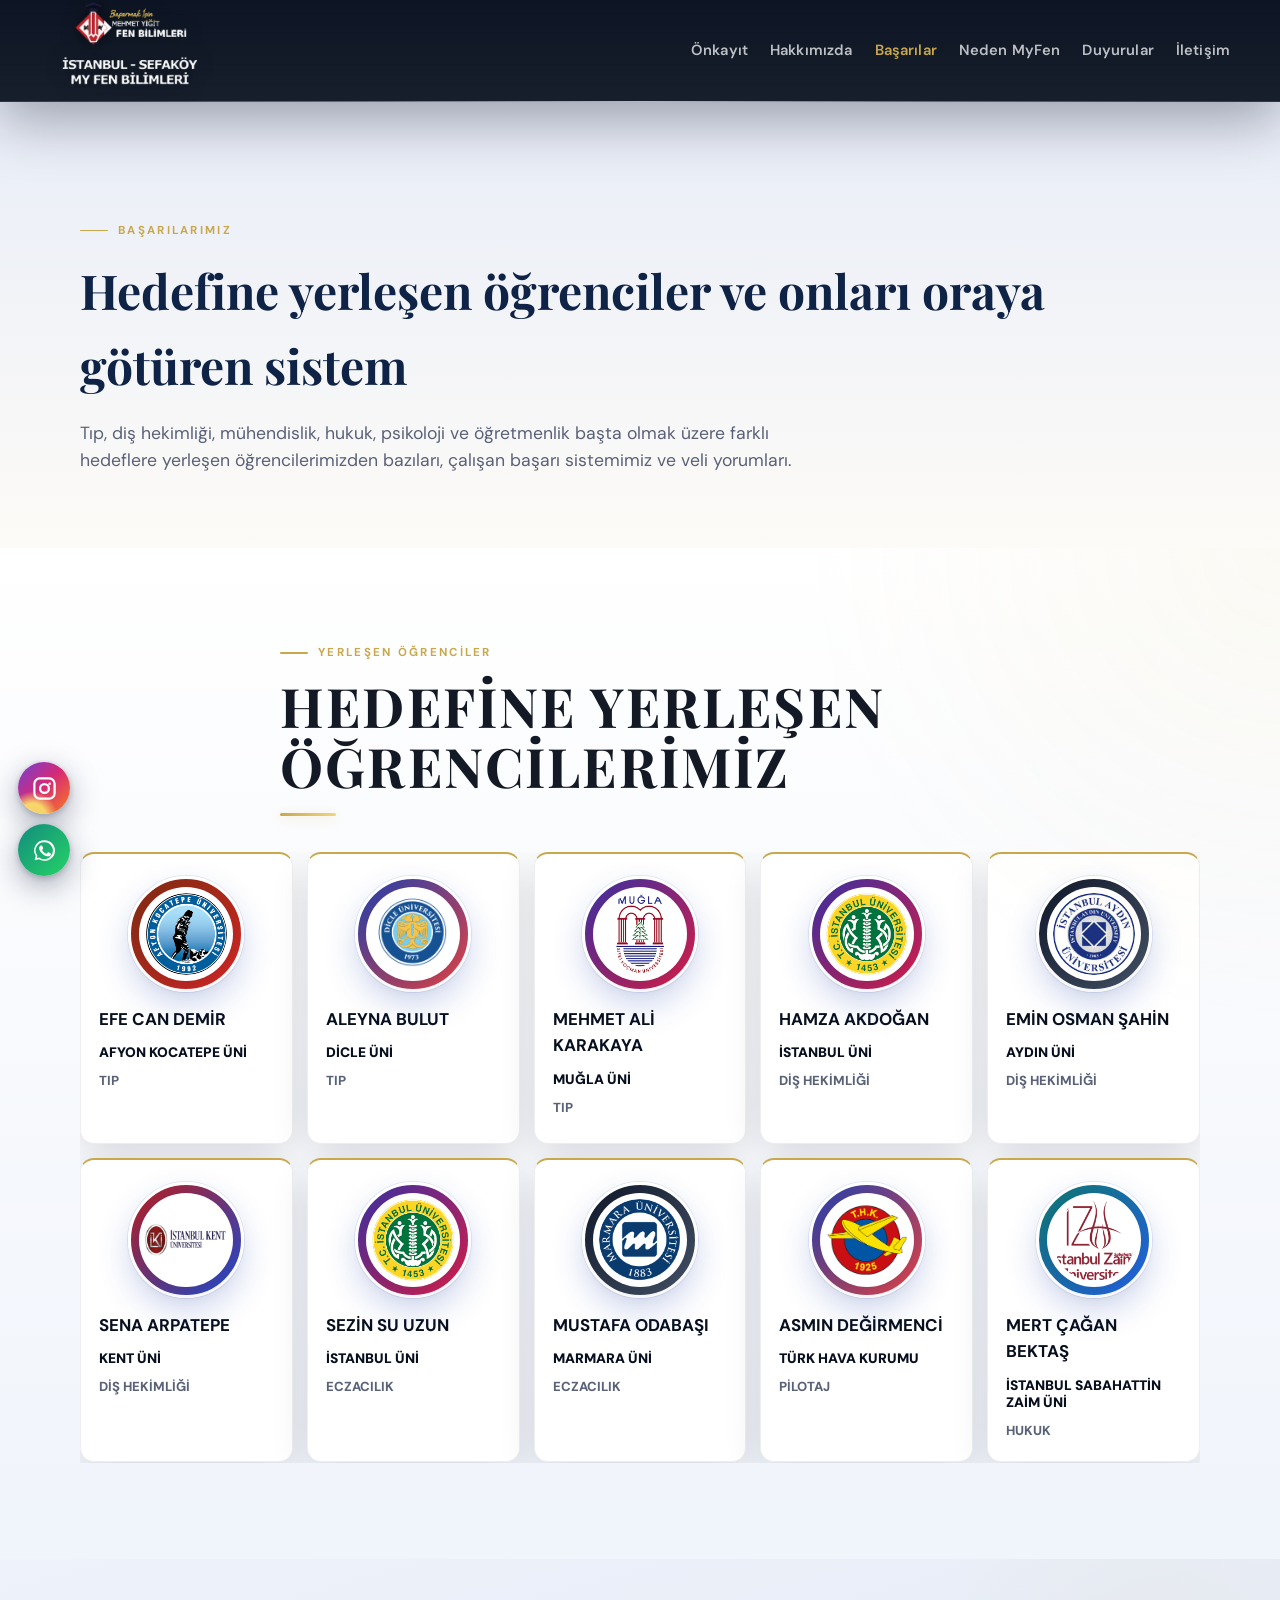
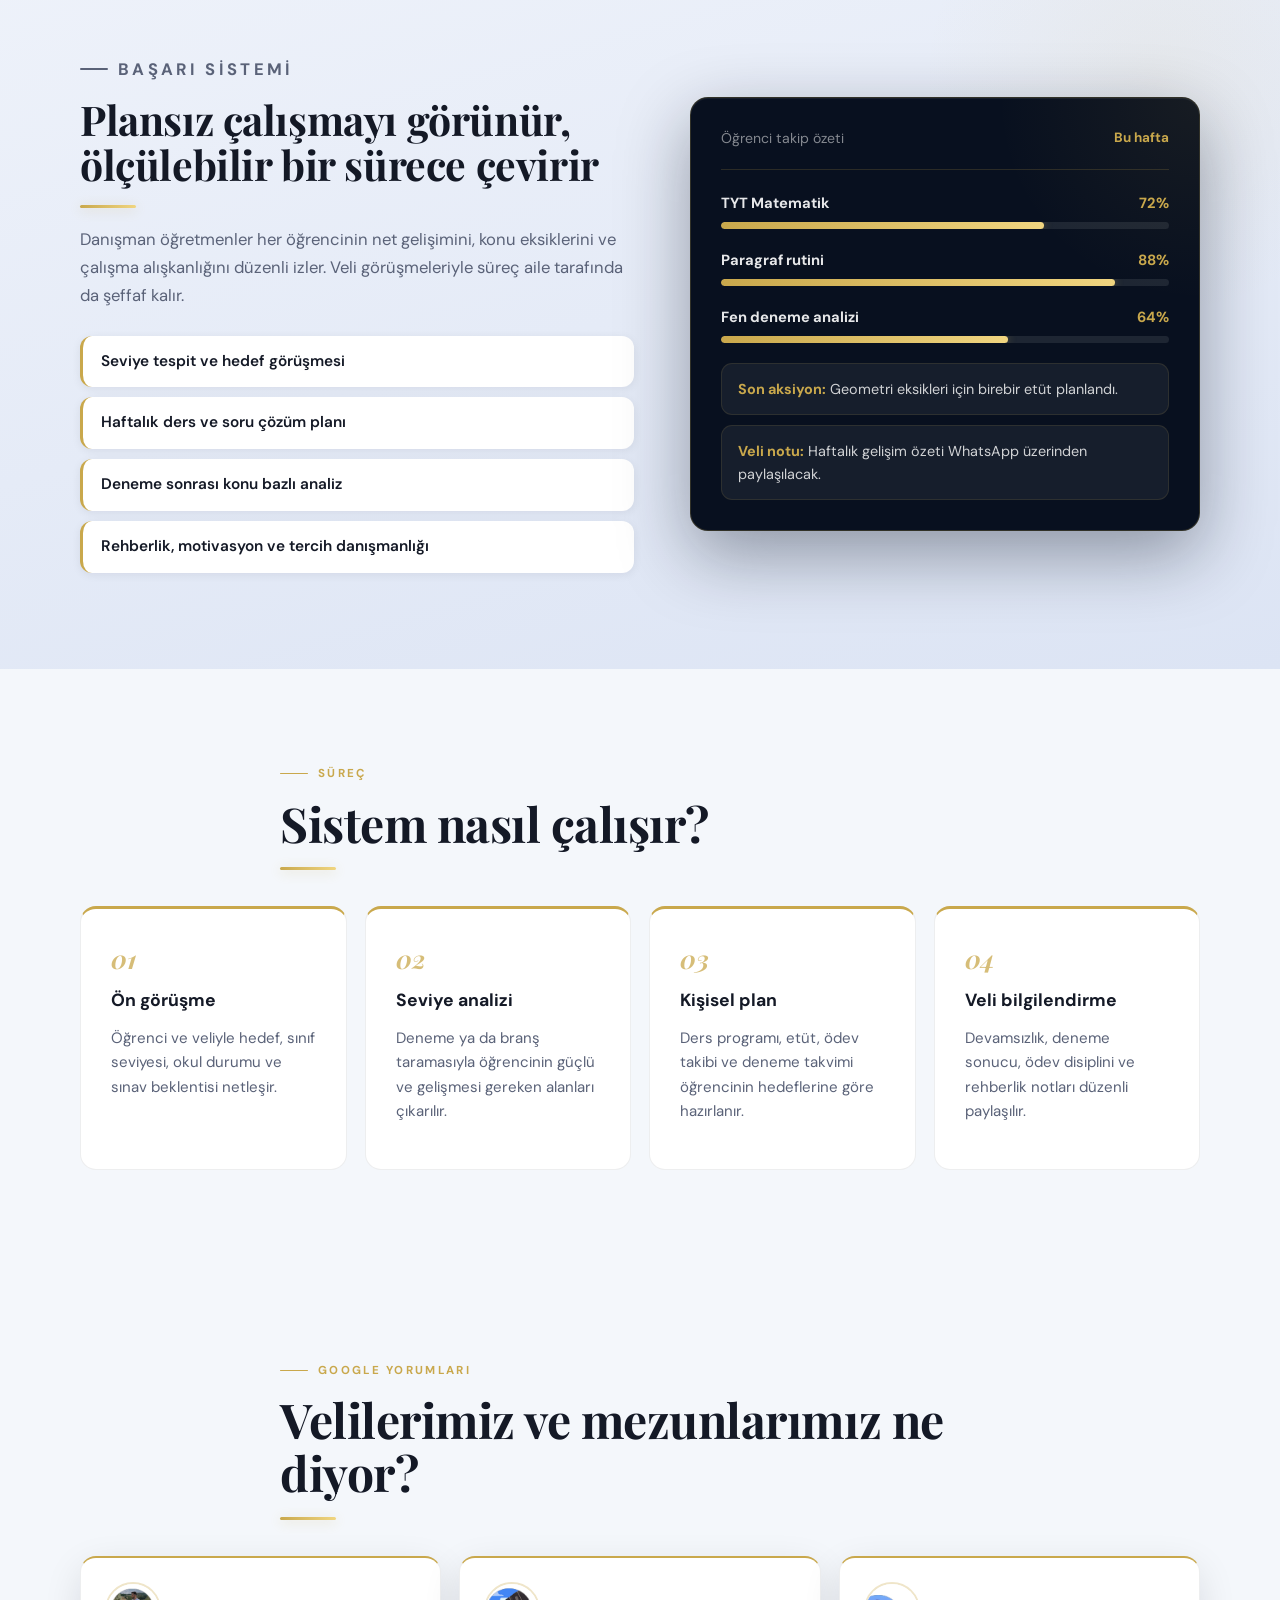
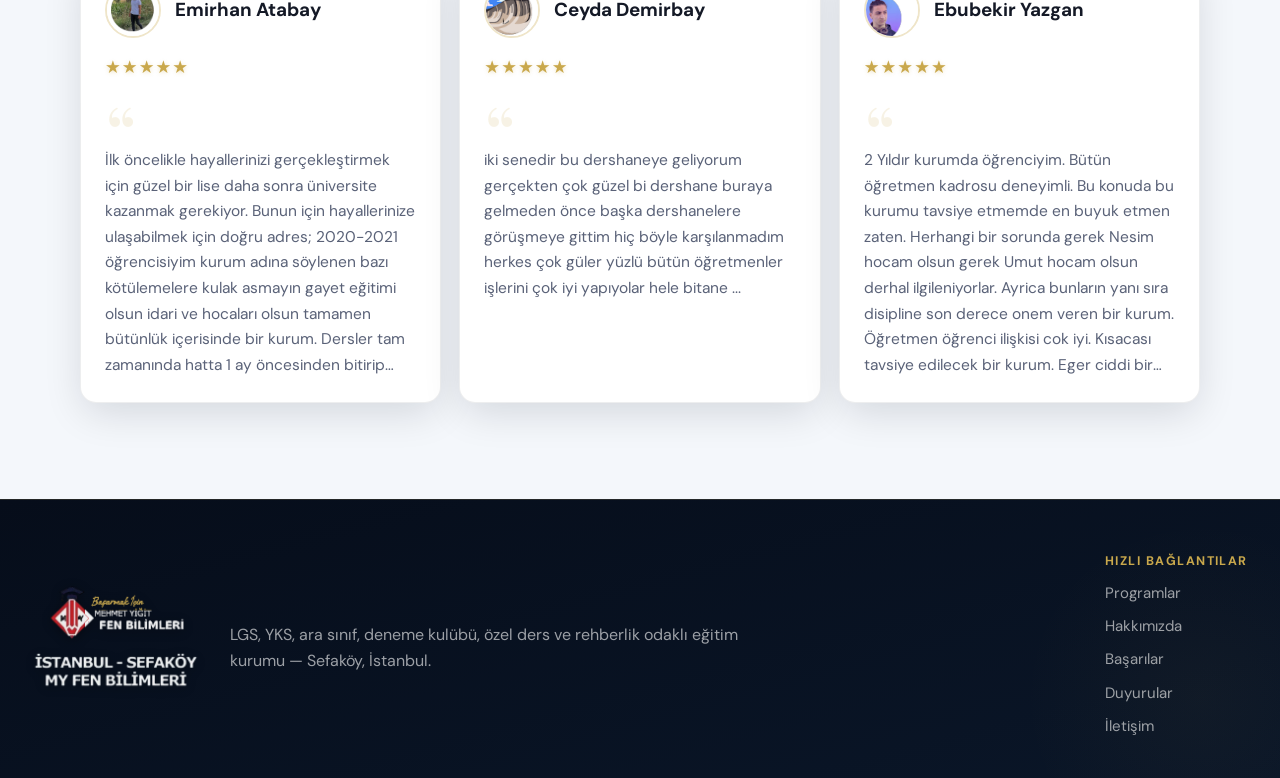
==== commit d8d260d0: "Update registration form and site branding" ====
--- a/basarilar.html
+++ b/basarilar.html
@@ -9,7 +9,7 @@
     <link rel="preconnect" href="https://fonts.googleapis.com" />
     <link rel="preconnect" href="https://fonts.gstatic.com" crossorigin />
     <link href="https://fonts.googleapis.com/css2?family=Playfair+Display:ital,wght@0,600;0,700;1,700&family=DM+Sans:opsz,wght@9..40,400;9..40,500;9..40,700;9..40,900&display=swap" rel="stylesheet" />
-    <link rel="stylesheet" href="styles.css?v=5" />
+    <link rel="stylesheet" href="styles.css?v=12" />
   </head>
   <body>
     <svg class="svg-defs" aria-hidden="true" focusable="false">
@@ -21,18 +21,17 @@
     <header class="site-header" id="top">
       <nav class="nav-shell" aria-label="Ana menü">
         <a class="brand brand--logo" href="index.html" aria-label="Sefaköy My Fen Bilimleri anasayfa">
-          <img src="assets/logo-main.png" alt="Sefaköy My Fen Bilimleri" />
+          <img src="assets/logo-main.png?v=8" alt="Sefaköy My Fen Bilimleri" />
         </a>
         <button class="nav-toggle" type="button" aria-label="Menüyü aç" aria-expanded="false">
           <span></span><span></span><span></span>
         </button>
         <div class="nav-links" data-nav-links>
-          <a href="programlar.html">Programlar</a>
+          <a href="programlar.html">Önkayıt</a>
           <a href="hakkimizda.html">Hakkımızda</a>
           <a href="basarilar.html" aria-current="page">Başarılar</a>
           <a href="neden-myfen.html">Neden MyFen</a>
           <a href="duyurular.html">Duyurular</a>
-          <a href="index.html#kayit">Ön kayıt</a>
           <a href="index.html#iletisim">İletişim</a>
         </div>
       </nav>
@@ -154,8 +153,8 @@
                 tam zamanında hatta 1 ay öncesinden bitirip sürekli deneme çözerek
                 işleyen bir sistem var. Ben kendi adıma söylemek gerekirse çok
                 memnunum ve benden sonraki gelecek öğrencilere tek tavsiyem bu
-                kuruma atılan kötü yorumları ciddiye almayın gözünüz kapalı kayıt
-                olabilirsiniz herkese başarılar..
+                kuruma atılan kötü yorumları ciddiye almayın, gönül rahatlığıyla
+                gelebilirsiniz. Herkese başarılar..
               </blockquote>
             </div>
           </article>
@@ -168,7 +167,7 @@
               <span class="stars" aria-label="5 yıldız">★★★★★</span>
               <blockquote>
                 iki senedir bu dershaneye geliyorum gerçekten çok güzel bi
-                dershane buraya kayıt olmadan önce başka dershanelere görüşmeye
+                dershane buraya gelmeden önce başka dershanelere görüşmeye
                 gittim hiç böyle karşılanmadım herkes çok güler yüzlü bütün
                 öğretmenler işlerini çok iyi yapıyolar hele bitane ...
               </blockquote>
@@ -198,9 +197,11 @@
 
     <footer class="site-footer">
       <div class="container footer-grid">
-        <div>
-          <img class="footer-brand-logo" src="assets/logo-main.png" alt="Sefaköy My Fen Bilimleri" />
-          <p>LGS, YKS, ara sınıf, deneme kulübü, özel ders ve rehberlik odaklı eğitim kurumu — Sefaköy, İstanbul.</p>
+        <div class="footer-brand-block">
+          <img class="footer-brand-logo" src="assets/logo-main.png?v=8" alt="Sefaköy My Fen Bilimleri" />
+          <div>
+            <p>LGS, YKS, ara sınıf, deneme kulübü, özel ders ve rehberlik odaklı eğitim kurumu — Sefaköy, İstanbul.</p>
+          </div>
         </div>
         <div>
           <span>Hızlı bağlantılar</span>
@@ -208,7 +209,6 @@
           <a href="hakkimizda.html">Hakkımızda</a>
           <a href="basarilar.html">Başarılar</a>
           <a href="duyurular.html">Duyurular</a>
-          <a href="index.html#kayit">Ön kayıt</a>
           <a href="index.html#iletisim">İletişim</a>
         </div>
       </div>
@@ -223,6 +223,6 @@
       </div>
     </div>
 
-    <script src="script.js?v=5"></script>
+    <script src="script.js?v=13"></script>
   </body>
 </html>
--- a/styles.css
+++ b/styles.css
@@ -289,7 +289,7 @@
 }
 
 .hero__shade {
-  background: linear-gradient(180deg, rgba(8, 16, 31, 0.18) 0%, rgba(8, 16, 31, 0.35) 45%, rgba(8, 16, 31, 0.72) 100%);
+  background: linear-gradient(180deg, rgba(8, 16, 31, 0.05) 0%, rgba(8, 16, 31, 0.1) 60%, rgba(8, 16, 31, 0.4) 100%);
 }
 
 @keyframes heroGradientShift {
@@ -499,6 +499,19 @@
   border-color: rgba(255, 255, 255, 0.52);
 }
 
+.button--ghost.js-whatsapp {
+  color: #25d366;
+  border-color: rgba(37, 211, 102, 0.36);
+  background: rgba(37, 211, 102, 0.08);
+}
+
+.button--ghost.js-whatsapp:hover {
+  color: #ffffff;
+  border-color: rgba(37, 211, 102, 0.58);
+  background: #25d366;
+  box-shadow: 0 14px 34px rgba(37, 211, 102, 0.22);
+}
+
 .button--outline {
   color: var(--blue-deep);
   border-color: rgba(8, 16, 31, 0.18);
@@ -830,6 +843,8 @@
 
 .link-button,
 .export-button {
+  display: inline-flex;
+  width: fit-content;
   padding: 0;
   color: var(--gold);
   border: 0;
@@ -838,6 +853,7 @@
   font-weight: 700;
   font-family: 'DM Sans', sans-serif;
   letter-spacing: 0.02em;
+  text-decoration: none;
   transition: color 180ms ease;
 }
 
@@ -1439,6 +1455,30 @@
   color: #dc2626;
 }
 
+.site-toast {
+  position: fixed;
+  top: 104px;
+  right: 24px;
+  z-index: 130;
+  max-width: min(360px, calc(100vw - 32px));
+  padding: 14px 18px;
+  border: 1px solid rgba(37, 211, 102, 0.28);
+  border-radius: 14px;
+  color: #ffffff;
+  background: linear-gradient(135deg, #15803d 0%, #22c55e 100%);
+  box-shadow: 0 18px 42px rgba(21, 128, 61, 0.26);
+  font-weight: 900;
+  opacity: 0;
+  pointer-events: none;
+  transform: translateY(-10px);
+  transition: opacity 180ms ease, transform 180ms ease;
+}
+
+.site-toast.is-visible {
+  opacity: 1;
+  transform: translateY(0);
+}
+
 .lead-result {
   display: grid;
   gap: 10px;
@@ -1715,18 +1755,31 @@
 }
 
 .footer-grid {
+  width: 100%;
+  max-width: none;
+  margin: 0;
+  padding: 0 32px 0 20px;
   display: flex;
   justify-content: space-between;
   gap: 32px;
 }
 
+.footer-brand-block {
+  display: flex;
+  align-items: center;
+  gap: 18px;
+  flex: 1 1 auto;
+  min-width: 0;
+}
+
 .footer-brand-logo {
-  width: 90px;
+  width: clamp(170px, 15vw, 230px);
   height: auto;
   display: block;
+  flex: 0 0 auto;
   filter: drop-shadow(0 2px 6px rgba(0, 0, 0, 0.4));
   opacity: 0.95;
-  margin-bottom: 14px;
+  margin: 0;
 }
 
 .footer-grid strong {
@@ -1739,7 +1792,7 @@
 
 .footer-grid p {
   max-width: 520px;
-  margin: 8px 0 0;
+  margin: 6px 0 0;
   line-height: 1.68;
 }
 
@@ -2381,6 +2434,13 @@
     flex-direction: column;
   }
 
+  .site-toast {
+    top: 82px;
+    right: 16px;
+    left: 16px;
+    max-width: none;
+  }
+
   .button {
     width: 100%;
   }
@@ -2584,19 +2644,37 @@
   transform: translate(-50%, calc(-50% + 16px));
   z-index: 3;
   max-width: calc(100vw - 48px);
-  color: #fff;
+  color: #ffffff;
   font-family: 'Playfair Display', Georgia, serif;
-  font-size: clamp(1.8rem, 4.5vw, 3.4rem);
+  font-size: clamp(2rem, 5vw, 4rem);
   font-style: italic;
   font-weight: 700;
-  letter-spacing: 0.01em;
+  letter-spacing: 0.02em;
   line-height: 1.2;
   text-align: center;
-  padding: 14px 28px;
-  text-shadow: 0 4px 24px rgba(0,0,0,0.78), 0 2px 6px rgba(0,0,0,0.6);
+  padding: 0;
+  background: transparent;
+  border: 0;
+  border-radius: 0;
+  text-shadow:
+    0 0 32px rgba(255, 255, 255, 0.45),
+    0 0 16px rgba(232, 199, 110, 0.4),
+    0 6px 28px rgba(0, 0, 0, 0.9),
+    0 3px 10px rgba(0, 0, 0, 0.95),
+    0 1px 3px rgba(0, 0, 0, 1);
+  box-shadow: none;
   opacity: 0;
-  transition: opacity 0.9s ease 0.3s, transform 0.9s ease 0.3s;
+  transition: opacity 0.45s ease, transform 0.45s ease;
   pointer-events: none;
+}
+.hero-slide__title::after {
+  content: "";
+  display: block;
+  width: clamp(64px, 8vw, 110px);
+  height: 2px;
+  margin: 18px auto 0;
+  background: linear-gradient(90deg, transparent, var(--gold-light) 50%, transparent);
+  border-radius: 2px;
 }
 .hero-slide.is-active .hero-slide__title {
   opacity: 1;
@@ -2903,6 +2981,12 @@
     display: grid;
     gap: 8px;
   }
+
+  .footer-grid > .footer-brand-block {
+    display: flex;
+    align-items: center;
+    gap: 14px;
+  }
   .footer-grid a {
     padding: 4px 0;
   }
@@ -2979,7 +3063,7 @@
   }
 }
 
-/* PHASE 5e: programlar.html — sol programlar listesi + sağ form */
+/* PHASE 5e: programlar.html — sol programlar listesi + sağ bilgi formu */
 .program-split {
   display: grid;
   grid-template-columns: 1fr 0.92fr;
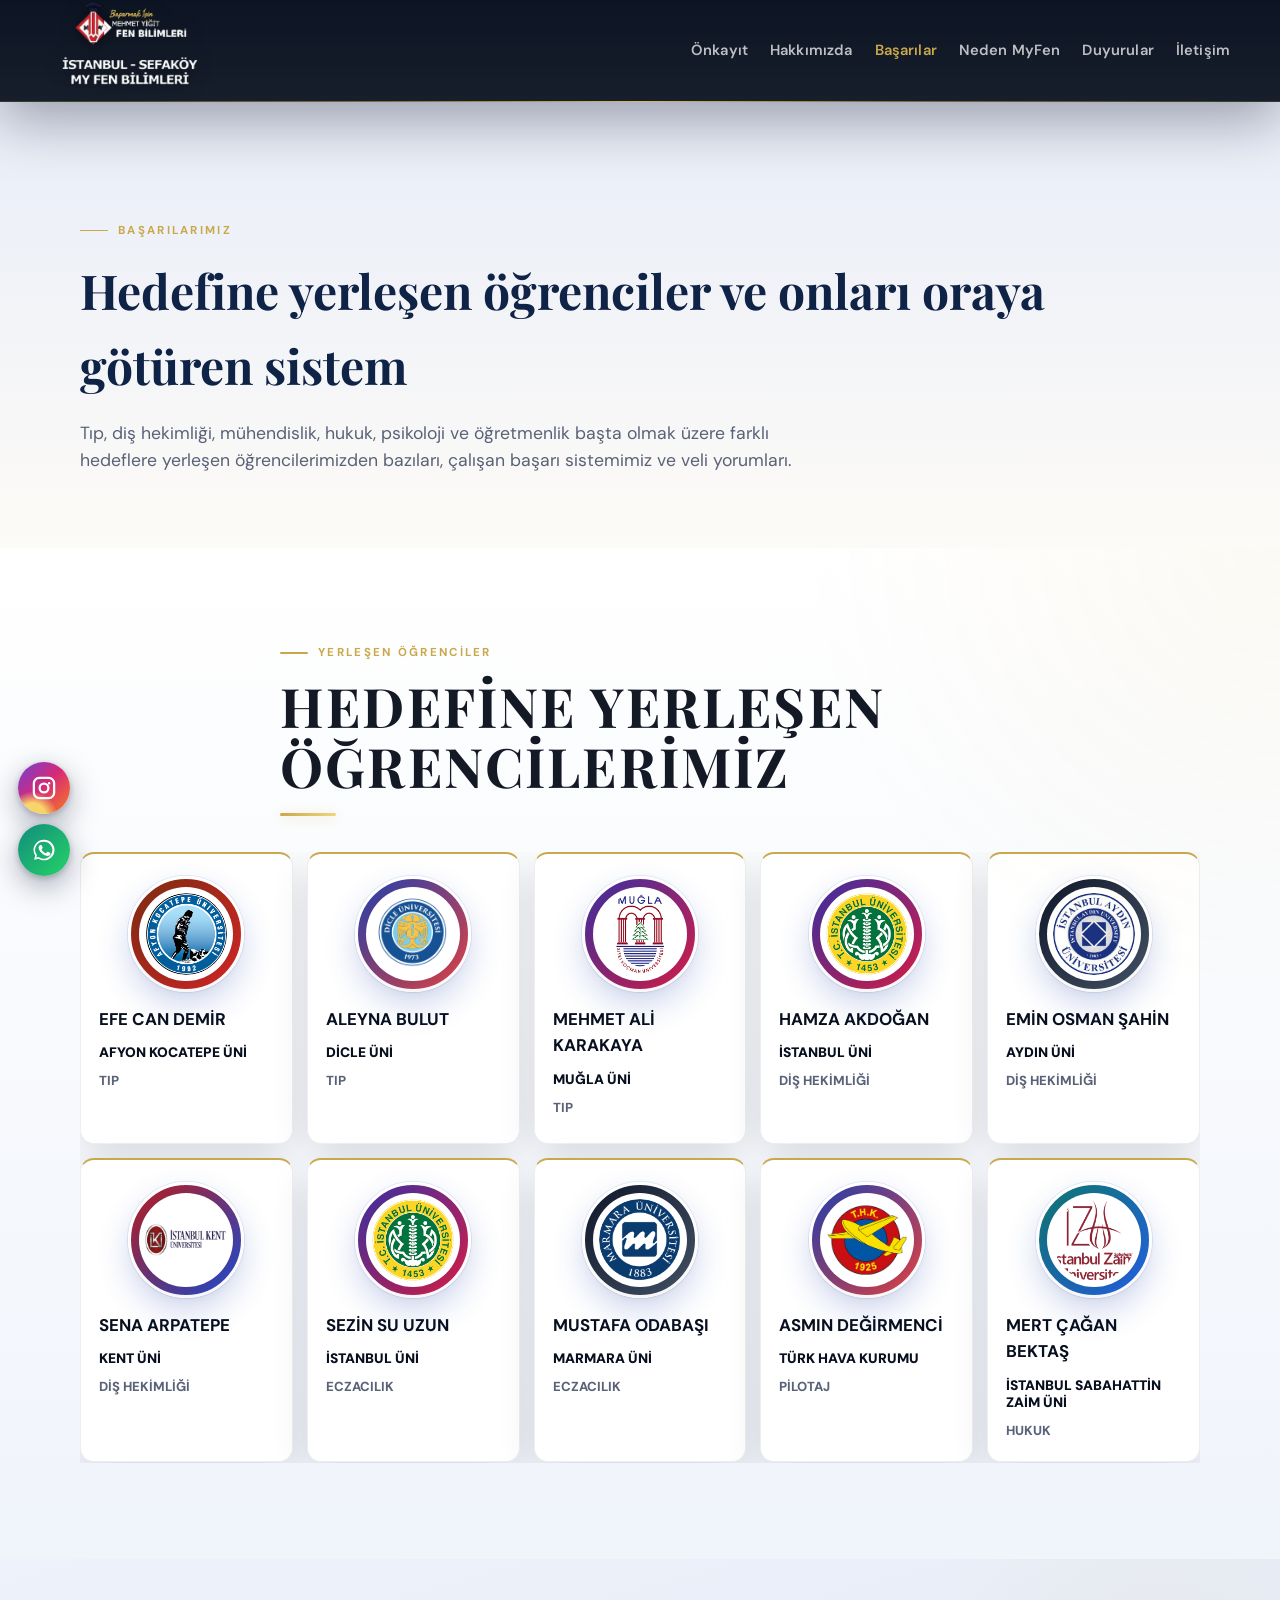
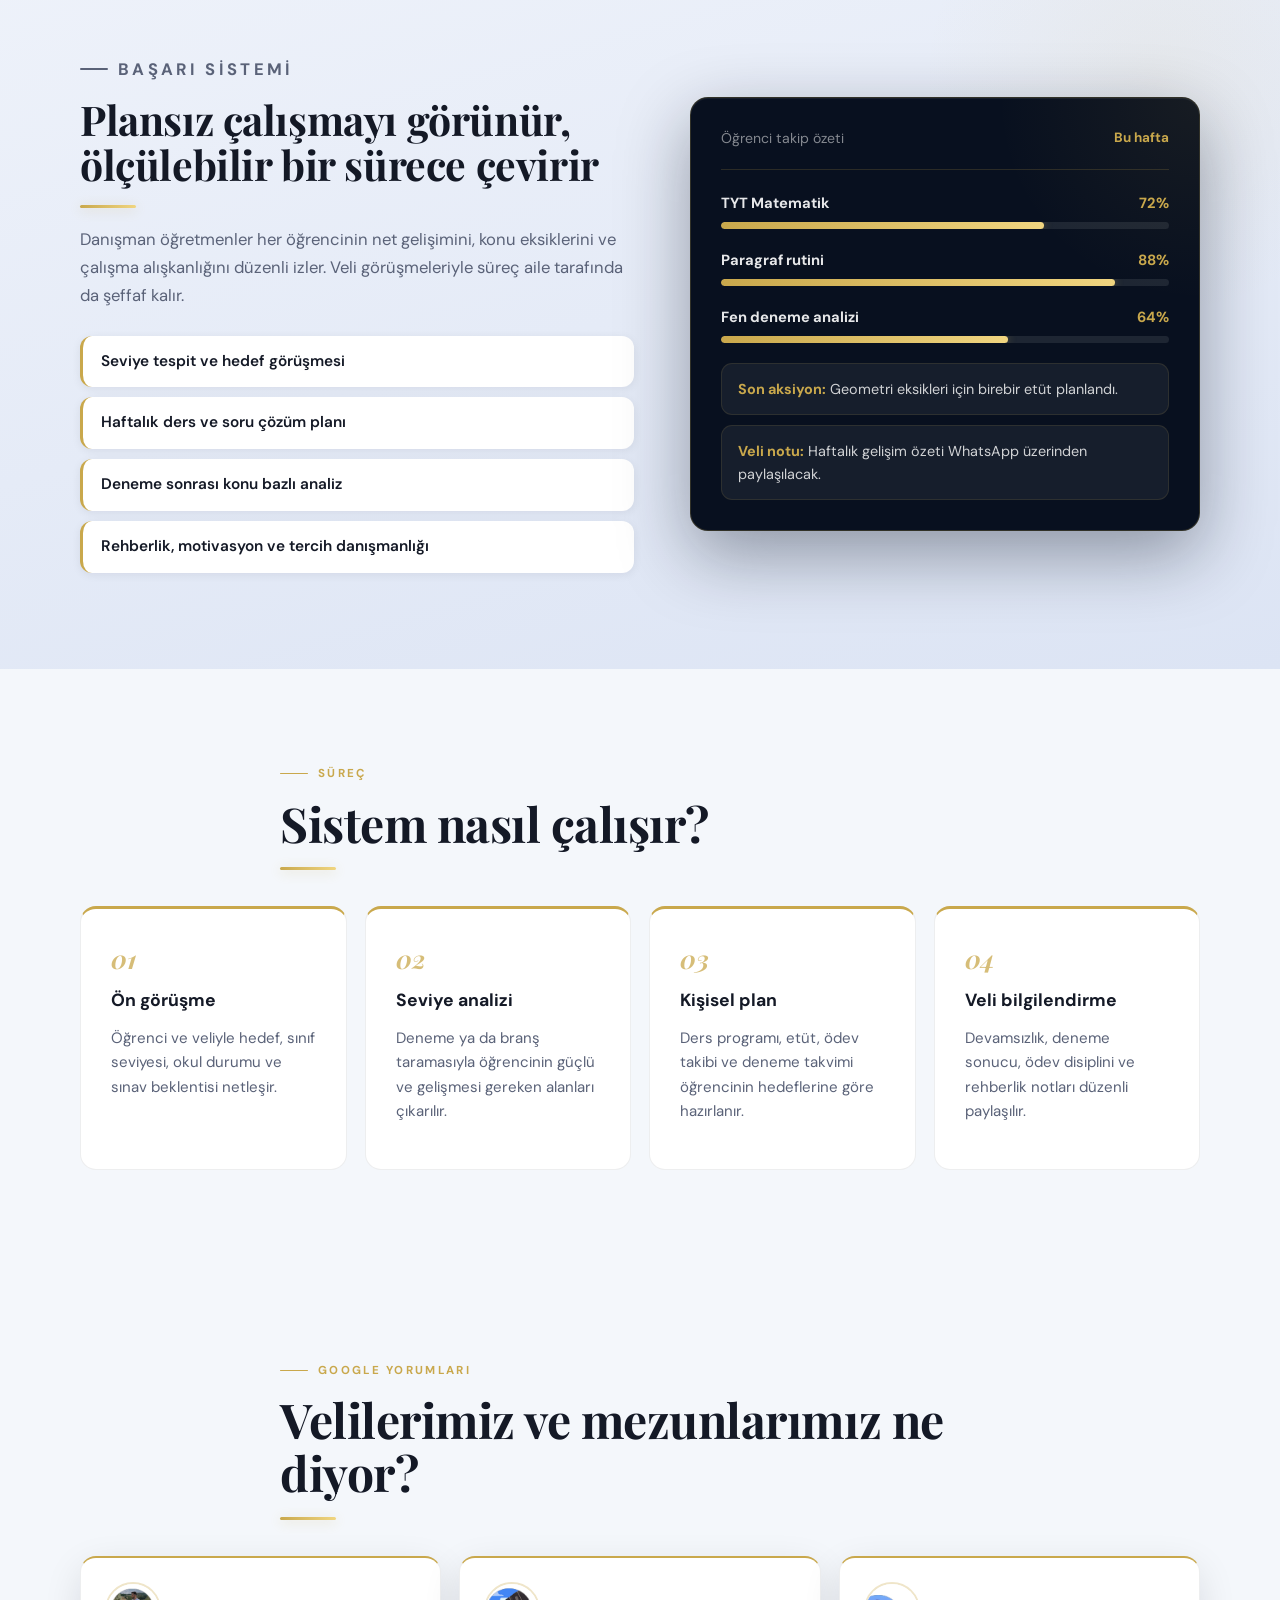
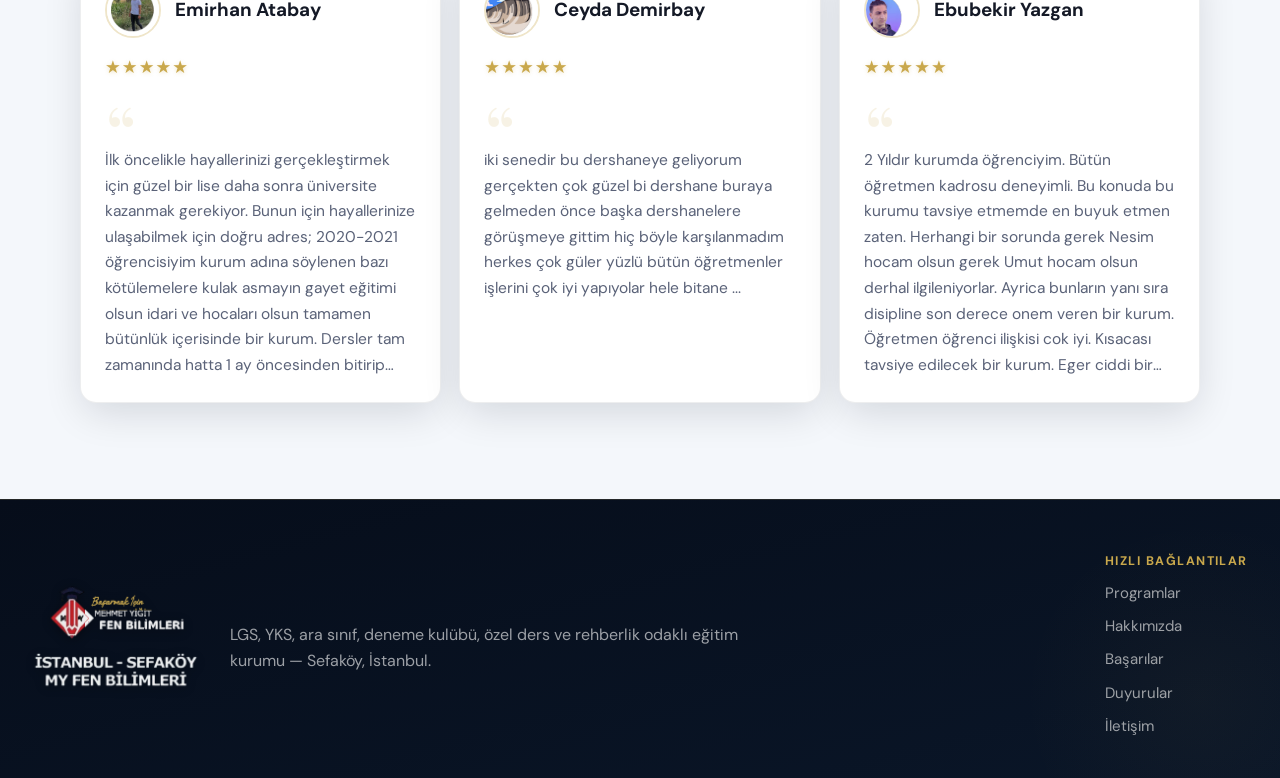
==== commit 6c9bd0e8: "Refine registration and homepage content" ====
--- a/basarilar.html
+++ b/basarilar.html
@@ -9,7 +9,7 @@
     <link rel="preconnect" href="https://fonts.googleapis.com" />
     <link rel="preconnect" href="https://fonts.gstatic.com" crossorigin />
     <link href="https://fonts.googleapis.com/css2?family=Playfair+Display:ital,wght@0,600;0,700;1,700&family=DM+Sans:opsz,wght@9..40,400;9..40,500;9..40,700;9..40,900&display=swap" rel="stylesheet" />
-    <link rel="stylesheet" href="styles.css?v=12" />
+    <link rel="stylesheet" href="styles.css?v=15" />
   </head>
   <body>
     <svg class="svg-defs" aria-hidden="true" focusable="false">
@@ -223,6 +223,6 @@
       </div>
     </div>
 
-    <script src="script.js?v=13"></script>
+    <script src="script.js?v=15"></script>
   </body>
 </html>
--- a/styles.css
+++ b/styles.css
@@ -1455,30 +1455,6 @@
   color: #dc2626;
 }
 
-.site-toast {
-  position: fixed;
-  top: 104px;
-  right: 24px;
-  z-index: 130;
-  max-width: min(360px, calc(100vw - 32px));
-  padding: 14px 18px;
-  border: 1px solid rgba(37, 211, 102, 0.28);
-  border-radius: 14px;
-  color: #ffffff;
-  background: linear-gradient(135deg, #15803d 0%, #22c55e 100%);
-  box-shadow: 0 18px 42px rgba(21, 128, 61, 0.26);
-  font-weight: 900;
-  opacity: 0;
-  pointer-events: none;
-  transform: translateY(-10px);
-  transition: opacity 180ms ease, transform 180ms ease;
-}
-
-.site-toast.is-visible {
-  opacity: 1;
-  transform: translateY(0);
-}
-
 .lead-result {
   display: grid;
   gap: 10px;
@@ -1834,12 +1810,17 @@
 }
 
 .social-rail__button {
+  position: relative;
   width: 52px;
   height: 52px;
-  display: grid;
-  place-items: center;
+  display: flex;
+  align-items: center;
+  justify-content: center;
   color: #ffffff;
   border-radius: 50%;
+  font-size: 0;
+  line-height: 0;
+  overflow: hidden;
   box-shadow:
     0 10px 30px rgba(14, 24, 56, 0.36),
     0 2px 6px rgba(14, 24, 56, 0.22);
@@ -1858,8 +1839,14 @@
 }
 
 .social-rail__button svg {
+  position: absolute;
+  top: 50%;
+  left: 50%;
   width: 27px;
   height: 27px;
+  display: block;
+  pointer-events: none;
+  transform: translate(-50%, -50%);
 }
 
 .social-rail__button--instagram {
@@ -2432,13 +2419,6 @@
   .contact-actions {
     align-items: stretch;
     flex-direction: column;
-  }
-
-  .site-toast {
-    top: 82px;
-    right: 16px;
-    left: 16px;
-    max-width: none;
   }
 
   .button {
@@ -3068,7 +3048,7 @@
   display: grid;
   grid-template-columns: 1fr 0.92fr;
   gap: 48px;
-  align-items: start;
+  align-items: center;
 }
 .program-side h2 {
   font-size: clamp(1.6rem, 3vw, 2.4rem);
@@ -3121,15 +3101,16 @@
   color: var(--ink);
 }
 .program-row p {
-  margin: 0 0 10px;
+  margin: 0;
   color: var(--muted);
   font-size: 0.92rem;
   line-height: 1.5;
 }
-.program-row .link-button {
-  color: var(--gold-vivid);
-  font-weight: 700;
-  font-size: 0.88rem;
+
+.program-split .info-form {
+  width: min(100%, 560px);
+  align-self: center;
+  justify-self: center;
 }
 
 @media (max-width: 900px) {
